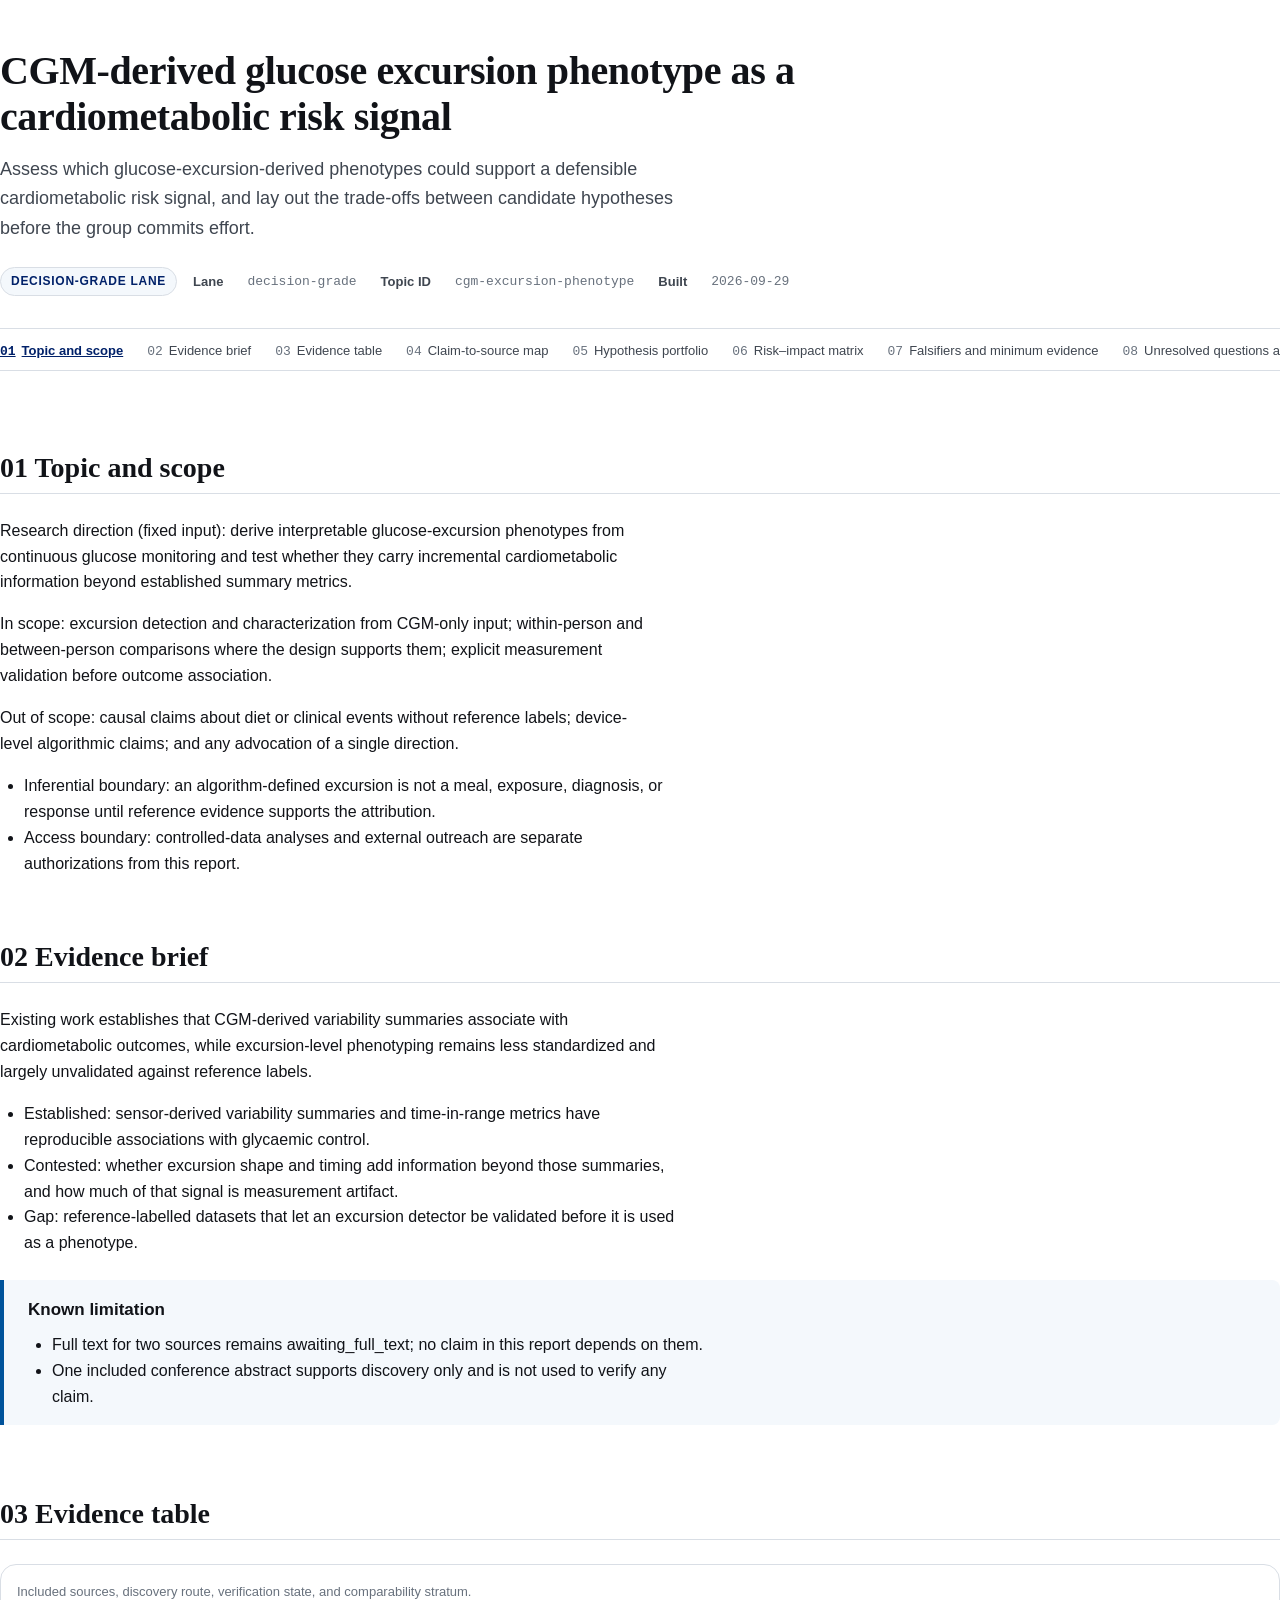
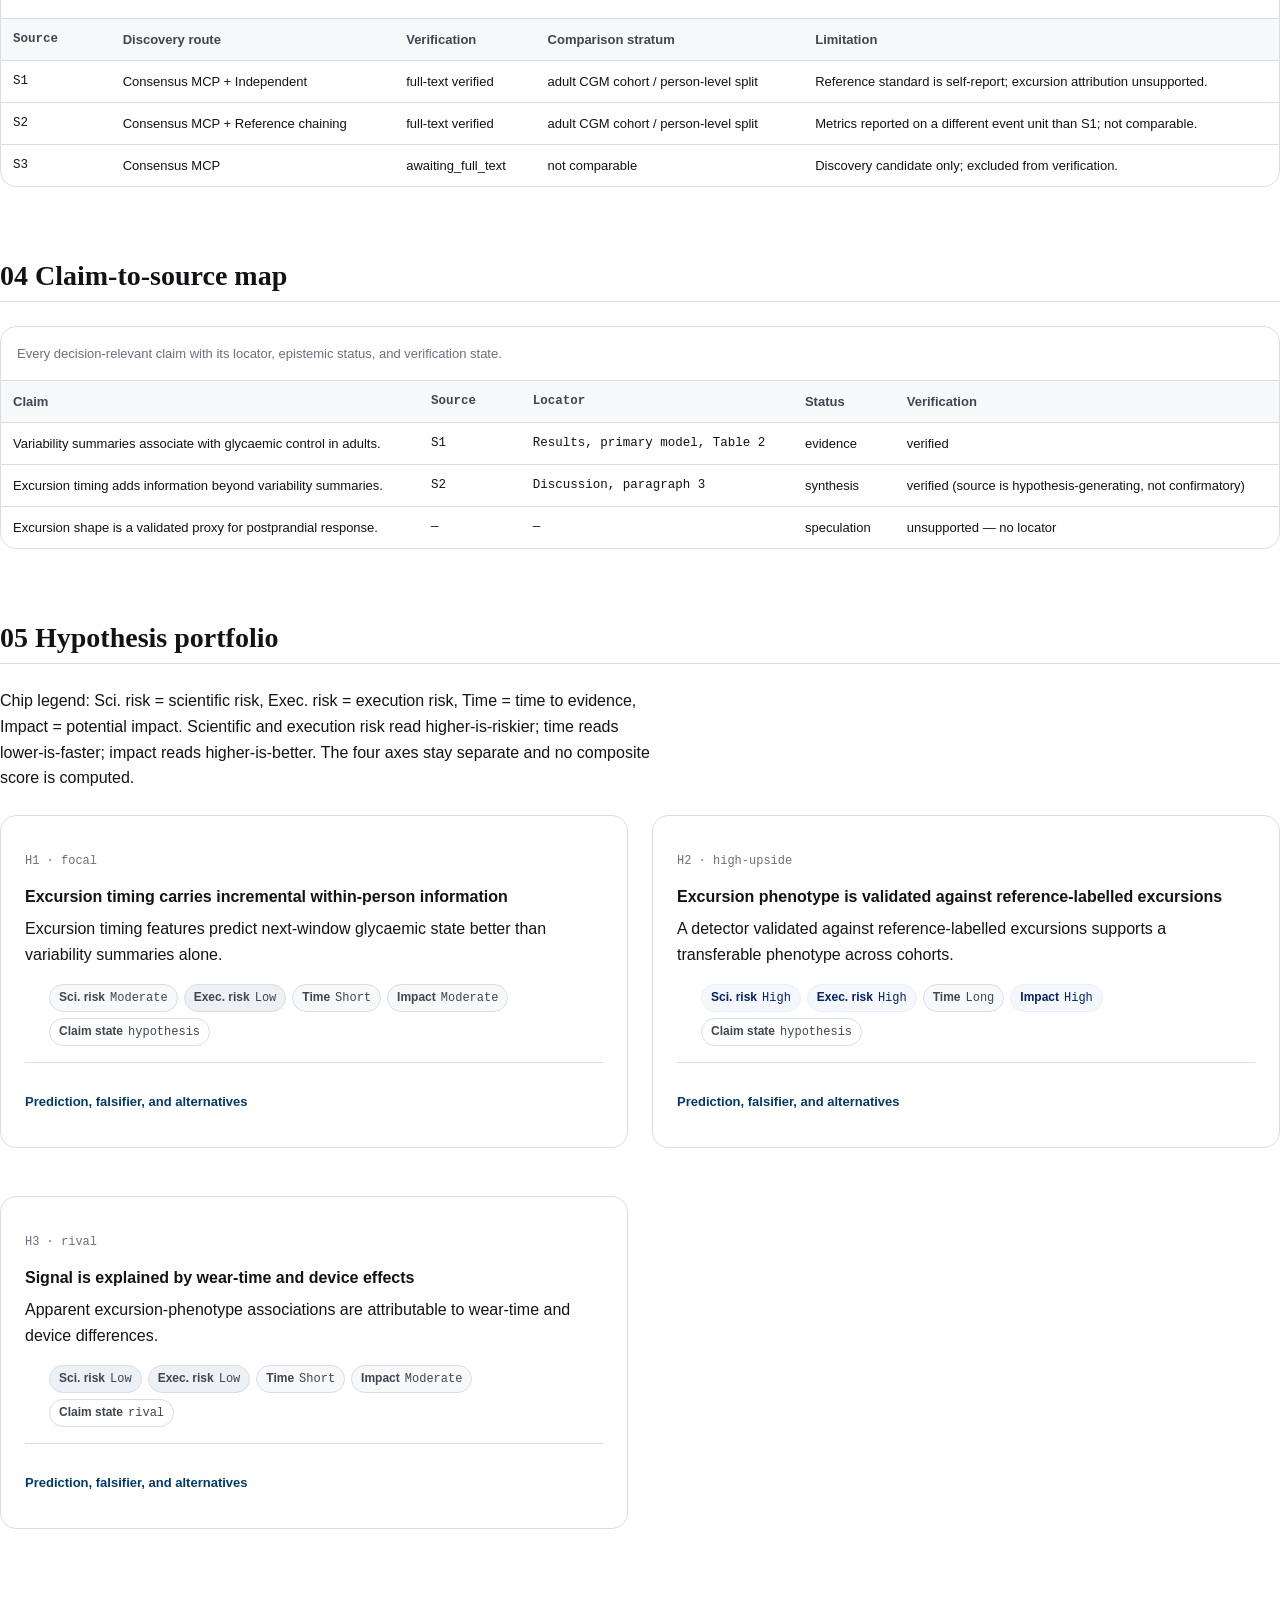
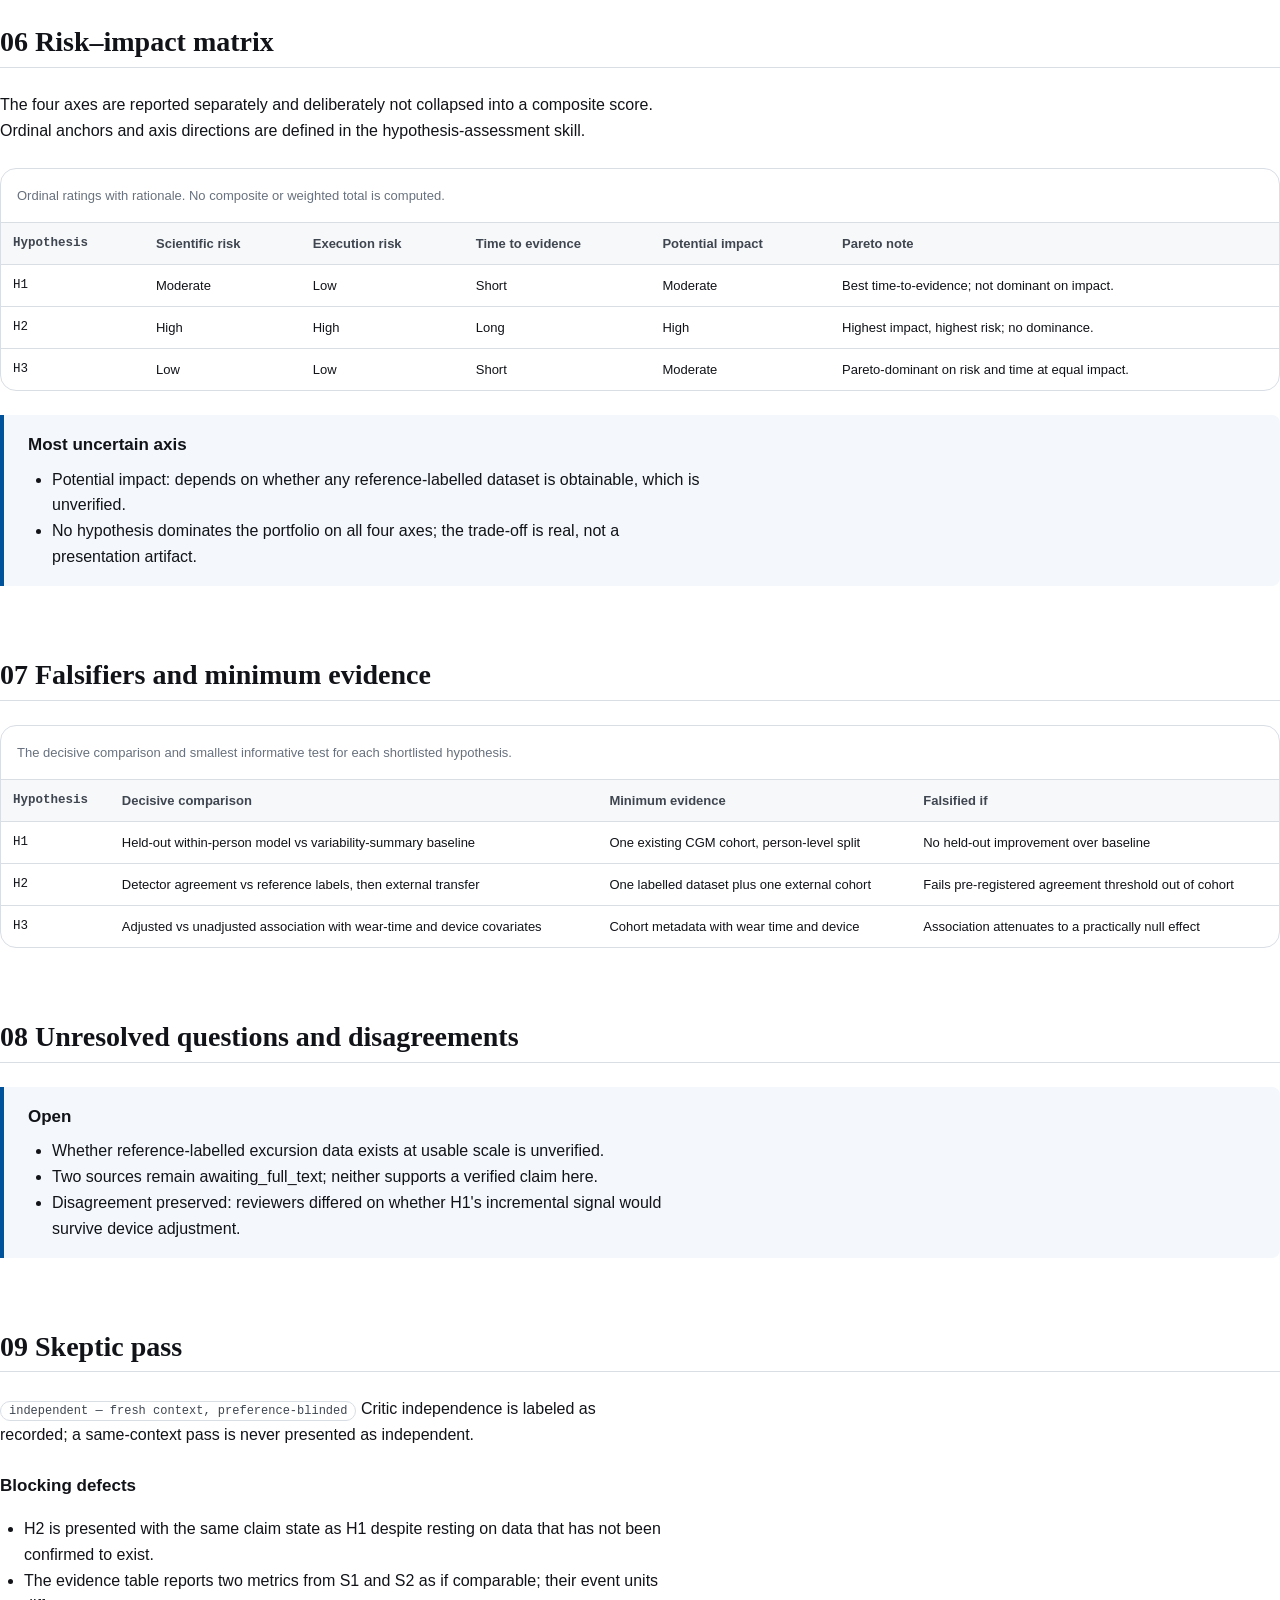
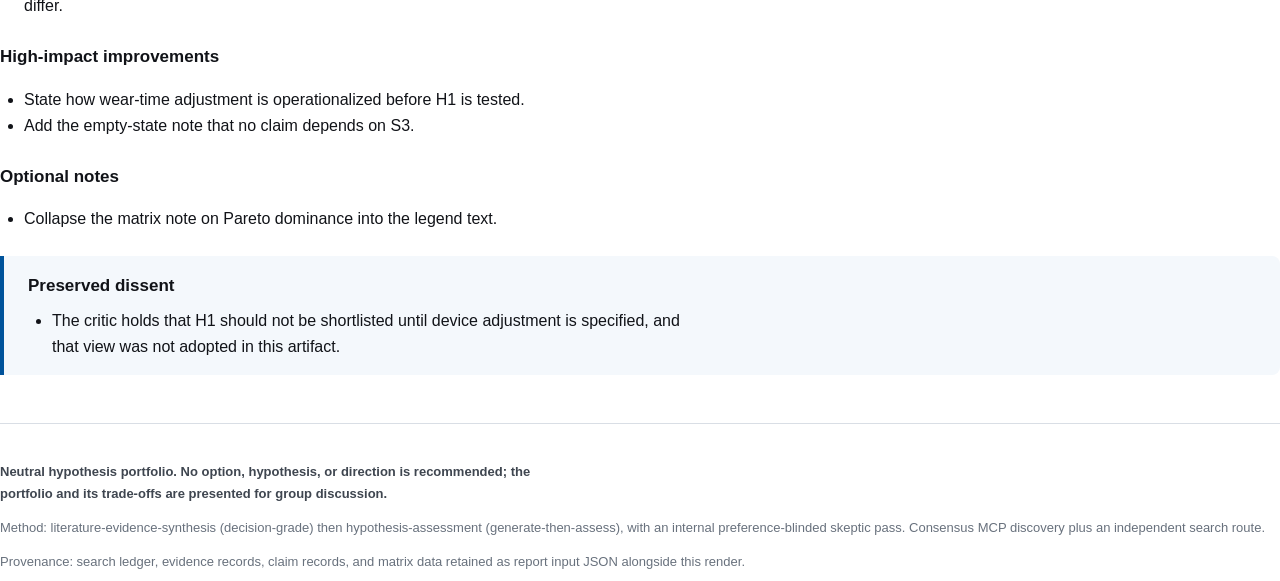
==== skills/research/research-topic-report/preview/example-report.html @ 6f78882b "feat: add scientific process skills (evidence, hypotheses, topic report) Add three composable resear" ====
<!DOCTYPE html>
<html lang="en">
<head>
<meta charset="utf-8">
<meta name="viewport" content="width=device-width, initial-scale=1">
<title>CGM-derived glucose excursion phenotype as a cardiometabolic risk signal</title>
<style>
/* BIL research topic report — report layout layer over BIG IDEAs Lab tokens.
   Embedded verbatim into the rendered report; no external requests. */

:root {
  --blue-900: #012169;
  --blue-800: #003A70;
  --blue-700: #00539B;
  --blue-100: #E8F1FA;
  --blue-050: #F4F8FC;
  --white: #FFFFFF;
  --ink-950: #111318;
  --ink-700: #3F4650;
  --ink-500: #68717D;
  --gray-200: #D9DEE5;
  --gray-100: #EDF0F4;
  --gray-050: #F7F8FA;

  --background: var(--white);
  --surface: var(--gray-050);
  --surface-accent: var(--blue-050);
  --text-primary: var(--ink-950);
  --text-secondary: var(--ink-700);
  --text-muted: var(--ink-500);
  --border: var(--gray-200);
  --primary: var(--blue-900);
  --primary-hover: var(--blue-800);
  --focus: var(--blue-700);

  --font-display: "Source Serif 4", Georgia, "Times New Roman", serif;
  --font-sans: Inter, "Helvetica Neue", Arial, sans-serif;
  --font-mono: "IBM Plex Mono", "SFMono-Regular", Consolas, monospace;

  --step-1: 8px;  --step-2: 16px; --step-3: 24px;
  --step-4: 32px; --step-5: 48px; --step-6: 72px;
  --shell: 1080px;
  --pad: 32px;
}

*, *::before, *::after { box-sizing: border-box; }

html { -webkit-text-size-adjust: 100%; }

body {
  margin: 0;
  background: var(--background);
  color: var(--text-primary);
  font-family: var(--font-sans);
  font-size: 16px;
  line-height: 1.62;
}

.report { max-width: var(--shell); margin: 0 auto; padding: 0 var(--pad) var(--step-6); }

a { color: var(--blue-800); }
a:hover { color: var(--primary); }
:focus-visible { outline: 2px solid var(--focus); outline-offset: 2px; }

.masthead { padding: var(--step-5) 0 var(--step-4); border-bottom: 1px solid var(--border); }
.masthead h1 {
  font-family: var(--font-display);
  font-size: 40px;
  line-height: 1.14;
  letter-spacing: -0.01em;
  margin: 0 0 var(--step-2);
  max-width: 46ch;
}
.topic-statement { font-size: 18px; color: var(--text-secondary); margin: 0 0 var(--step-3); max-width: 68ch; }

.meta-row { display: flex; flex-wrap: wrap; gap: var(--step-2); align-items: center; font-size: 13px; color: var(--text-muted); }
.meta-row dl { display: flex; flex-wrap: wrap; gap: var(--step-3); margin: 0; }
.meta-row dt { font-weight: 600; color: var(--text-secondary); }
.meta-row dd { margin: 0; font-family: var(--font-mono); }

.lane-badge {
  display: inline-block;
  font-size: 12px;
  font-weight: 600;
  letter-spacing: 0.06em;
  text-transform: uppercase;
  padding: 4px 10px;
  border: 1px solid var(--border);
  border-radius: 999px;
  background: var(--surface-accent);
  color: var(--primary);
}

/* The nav box stays inside the shell (so it never widens the document) while a
   full-bleed band is painted behind it by a pseudo-element. */
.section-nav {
  position: sticky; top: 0; z-index: 5;
  margin: 0 0 var(--step-4);
  padding: var(--step-1) 0;
  overflow-x: auto;
  white-space: nowrap;
  background: transparent;
}
.section-nav::before {
  content: "";
  position: absolute;
  inset: 0;
  left: 50%;
  width: 100vw;
  transform: translateX(-50%);
  background: var(--background);
  border-bottom: 1px solid var(--border);
  z-index: -1;
}
.section-nav ul { display: flex; gap: var(--step-3); list-style: none; margin: 0; padding: 0; }
.section-nav a { font-size: 13px; text-decoration: none; color: var(--text-secondary); }
.section-nav a:hover { color: var(--primary); text-decoration: underline; }
/* Active-section marker, set by the optional scroll-spy script. Without
   JavaScript every item simply stays unmarked; the nav still works. */
.section-nav a[aria-current="true"] { color: var(--primary); font-weight: 600; text-decoration: underline; }
.section-nav .nav-index { font-family: var(--font-mono); color: var(--text-muted); margin-right: 6px; }
.section-nav a[aria-current="true"] .nav-index { color: var(--primary); }

.section { padding: var(--step-5) 0 0; }
.section > h2 {
  font-family: var(--font-display);
  font-size: 28px;
  line-height: 1.2;
  margin: 0 0 var(--step-3);
  padding-bottom: var(--step-1);
  border-bottom: 1px solid var(--border);
}
.section h3 { font-family: var(--font-sans); font-size: 17px; font-weight: 600; margin: var(--step-3) 0 var(--step-1); }
.section p, .section li { max-width: 74ch; }
.section ul, .section ol { padding-left: var(--step-3); }

.lede { font-size: 17px; color: var(--text-secondary); }

.table-wrap { overflow-x: auto; border: 1px solid var(--border); border-radius: 16px; margin: var(--step-3) 0; }
table { border-collapse: collapse; width: 100%; font-size: 13px; }
caption { text-align: left; padding: var(--step-2); font-size: 13px; color: var(--text-muted); border-bottom: 1px solid var(--border); }
th, td { text-align: left; vertical-align: top; padding: 10px 12px; border-bottom: 1px solid var(--border); min-width: 96px; }
thead th { position: sticky; top: 0; background: var(--surface); font-weight: 600; color: var(--text-secondary); }
tbody tr:last-child td { border-bottom: 0; }
td.mono, th.mono, .mono { font-family: var(--font-mono); font-variant-numeric: tabular-nums; font-size: 12.5px; }

/* A flowing grid keeps card order row-wise and every card in a row top-aligned
   and equal in width. An odd card count leaves one empty cell in the last row,
   which reads as intentional; balanced multi-column flow instead drops the odd
   card to a much shorter second column and looks unfinished. */
.hypotheses { display: grid; grid-template-columns: 1fr; gap: var(--step-3); margin: var(--step-3) 0; }
@media (min-width: 900px) { .hypotheses { grid-template-columns: repeat(2, minmax(0, 1fr)); } }

.hypothesis {
  break-inside: avoid; page-break-inside: avoid;
  margin: 0 0 var(--step-3);
  border: 1px solid var(--border); border-radius: 16px; padding: var(--step-3); background: var(--white);
}
.hypothesis h3 { margin: 0 0 6px; font-size: 16px; }
.hypothesis .claim { margin: 0 0 var(--step-2); color: var(--text-primary); }
.hypothesis .id { font-family: var(--font-mono); font-size: 12px; color: var(--text-muted); }

.chips { display: flex; flex-wrap: wrap; gap: 6px; margin: 0 0 var(--step-2); list-style: none; padding: 0; }
.chip {
  display: inline-flex; align-items: baseline; gap: 5px;
  flex: 0 0 auto; white-space: nowrap;
  font-size: 12px; padding: 3px 9px; border-radius: 999px;
  border: 1px solid var(--border); background: var(--surface); color: var(--text-secondary);
}
.chip .chip-label { font-weight: 600; }
.chip .chip-value { font-family: var(--font-mono); font-variant-numeric: tabular-nums; }
.chip[data-value="High"] { background: var(--blue-050); border-color: var(--blue-100); color: var(--primary); }
.chip[data-value="Low"] { background: var(--gray-100); }
.chip[data-kind="state"] { background: var(--white); }

details { border-top: 1px solid var(--border); padding-top: var(--step-2); }
summary { cursor: pointer; font-size: 13px; font-weight: 600; color: var(--blue-800); min-height: 44px; display: flex; align-items: center; gap: 6px; }
summary::marker { color: var(--text-muted); }
details > dl { margin: var(--step-2) 0 0; font-size: 13px; }
details dt { font-weight: 600; color: var(--text-secondary); margin-top: var(--step-2); }
details dd { margin: 2px 0 0; color: var(--text-primary); max-width: 74ch; }

.callout { border-left: 4px solid var(--focus); background: var(--surface-accent); padding: var(--step-2) var(--step-3); border-radius: 0 8px 8px 0; margin: var(--step-3) 0; }
.callout h3 { margin-top: 0; }
.callout ul { margin: 0; }

.skeptic-group { margin: var(--step-3) 0; }
.skeptic-group h3 { display: flex; align-items: center; gap: var(--step-1); }
.independence { font-family: var(--font-mono); font-size: 12px; padding: 2px 8px; border: 1px solid var(--border); border-radius: 999px; background: var(--white); color: var(--text-secondary); text-transform: none; letter-spacing: 0; }

.empty { color: var(--text-muted); font-style: italic; }

.report-footer { border-top: 1px solid var(--border); margin-top: var(--step-5); padding-top: var(--step-3); font-size: 13px; color: var(--text-muted); }
.report-footer .neutrality { color: var(--text-secondary); font-weight: 600; max-width: 74ch; }

@media (max-width: 640px) {
  :root { --pad: 20px; }
  .masthead h1 { font-size: 30px; }
  .section > h2 { font-size: 23px; }
  .section p, .section li { max-width: none; }
}

@media print {
  body { font-size: 11pt; }
  .section-nav { display: none; }
  .section { break-inside: avoid; page-break-inside: avoid; padding-top: 24pt; }
  details { border-top: 0; }
  details > dl { display: block !important; }
  summary { display: none; }
  a { color: #000; text-decoration: none; }
  .table-wrap { overflow: visible; border-color: #000; }
  th, td { border-color: #000; }
  .hypotheses { grid-template-columns: repeat(2, minmax(0, 1fr)); }
}

@media (prefers-reduced-motion: reduce) {
  * { animation: none !important; transition: none !important; }
}

</style>
</head>
<body>
<header class="masthead">
<h1>CGM-derived glucose excursion phenotype as a cardiometabolic risk signal</h1>
<p class="topic-statement">Assess which glucose-excursion-derived phenotypes could support a defensible cardiometabolic risk signal, and lay out the trade-offs between candidate hypotheses before the group commits effort.</p>
<div class="meta-row"><span class="lane-badge">decision-grade lane</span><dl><dt>Lane</dt><dd>decision-grade</dd><dt>Topic ID</dt><dd>cgm-excursion-phenotype</dd><dt>Built</dt><dd>2026-09-29</dd></dl></div>
</header>
<nav class="section-nav" aria-label="Report sections"><ul><li><a href="#scope"><span class="nav-index">01</span>Topic and scope</a></li><li><a href="#evidence"><span class="nav-index">02</span>Evidence brief</a></li><li><a href="#evidence-table"><span class="nav-index">03</span>Evidence table</a></li><li><a href="#claim-map"><span class="nav-index">04</span>Claim-to-source map</a></li><li><a href="#hypotheses"><span class="nav-index">05</span>Hypothesis portfolio</a></li><li><a href="#matrix"><span class="nav-index">06</span>Risk–impact matrix</a></li><li><a href="#falsifiers"><span class="nav-index">07</span>Falsifiers and minimum evidence</a></li><li><a href="#open"><span class="nav-index">08</span>Unresolved questions and disagreements</a></li><li><a href="#skeptic"><span class="nav-index">09</span>Skeptic pass</a></li></ul></nav>
<main>
<section class="section" id="scope"><h2><span class="nav-index">01</span> Topic and scope</h2><p>Research direction (fixed input): derive interpretable glucose-excursion phenotypes from continuous glucose monitoring and test whether they carry incremental cardiometabolic information beyond established summary metrics.</p><p>In scope: excursion detection and characterization from CGM-only input; within-person and between-person comparisons where the design supports them; explicit measurement validation before outcome association.</p><p>Out of scope: causal claims about diet or clinical events without reference labels; device-level algorithmic claims; and any advocation of a single direction.</p><ul><li>Inferential boundary: an algorithm-defined excursion is not a meal, exposure, diagnosis, or response until reference evidence supports the attribution.</li><li>Access boundary: controlled-data analyses and external outreach are separate authorizations from this report.</li></ul></section><section class="section" id="evidence"><h2><span class="nav-index">02</span> Evidence brief</h2><p>Existing work establishes that CGM-derived variability summaries associate with cardiometabolic outcomes, while excursion-level phenotyping remains less standardized and largely unvalidated against reference labels.</p><ul><li>Established: sensor-derived variability summaries and time-in-range metrics have reproducible associations with glycaemic control.</li><li>Contested: whether excursion shape and timing add information beyond those summaries, and how much of that signal is measurement artifact.</li><li>Gap: reference-labelled datasets that let an excursion detector be validated before it is used as a phenotype.</li></ul><div class="callout"><h3>Known limitation</h3><ul><li>Full text for two sources remains awaiting_full_text; no claim in this report depends on them.</li><li>One included conference abstract supports discovery only and is not used to verify any claim.</li></ul></div></section><section class="section" id="evidence-table"><h2><span class="nav-index">03</span> Evidence table</h2><div class="table-wrap"><table><caption>Included sources, discovery route, verification state, and comparability stratum.</caption><thead><tr><th scope="col" class="mono">Source</th><th scope="col">Discovery route</th><th scope="col">Verification</th><th scope="col">Comparison stratum</th><th scope="col">Limitation</th></tr></thead><tbody><tr><td class="mono">S1</td><td>Consensus MCP + Independent</td><td>full-text verified</td><td>adult CGM cohort / person-level split</td><td>Reference standard is self-report; excursion attribution unsupported.</td></tr><tr><td class="mono">S2</td><td>Consensus MCP + Reference chaining</td><td>full-text verified</td><td>adult CGM cohort / person-level split</td><td>Metrics reported on a different event unit than S1; not comparable.</td></tr><tr><td class="mono">S3</td><td>Consensus MCP</td><td>awaiting_full_text</td><td>not comparable</td><td>Discovery candidate only; excluded from verification.</td></tr></tbody></table></div></section><section class="section" id="claim-map"><h2><span class="nav-index">04</span> Claim-to-source map</h2><div class="table-wrap"><table><caption>Every decision-relevant claim with its locator, epistemic status, and verification state.</caption><thead><tr><th scope="col">Claim</th><th scope="col" class="mono">Source</th><th scope="col" class="mono">Locator</th><th scope="col">Status</th><th scope="col">Verification</th></tr></thead><tbody><tr><td>Variability summaries associate with glycaemic control in adults.</td><td class="mono">S1</td><td class="mono">Results, primary model, Table 2</td><td>evidence</td><td>verified</td></tr><tr><td>Excursion timing adds information beyond variability summaries.</td><td class="mono">S2</td><td class="mono">Discussion, paragraph 3</td><td>synthesis</td><td>verified (source is hypothesis-generating, not confirmatory)</td></tr><tr><td>Excursion shape is a validated proxy for postprandial response.</td><td class="mono">—</td><td class="mono">—</td><td>speculation</td><td>unsupported — no locator</td></tr></tbody></table></div></section><section class="section" id="hypotheses"><h2><span class="nav-index">05</span> Hypothesis portfolio</h2><p>Chip legend: Sci. risk = scientific risk, Exec. risk = execution risk, Time = time to evidence, Impact = potential impact. Scientific and execution risk read higher-is-riskier; time reads lower-is-faster; impact reads higher-is-better. The four axes stay separate and no composite score is computed.</p><div class="hypotheses"><article class="hypothesis"><p class="id">H1 · focal</p><h3>Excursion timing carries incremental within-person information</h3><p class="claim">Excursion timing features predict next-window glycaemic state better than variability summaries alone.</p><ul class="chips"><li class="chip" data-value="Moderate" title="Scientific risk: Moderate (higher is riskier). Within-person signal is plausible; confounding by sensor wear pattern is unresolved."><span class="chip-label">Sci. risk</span><span class="chip-value">Moderate</span></li><li class="chip" data-value="Low" title="Execution risk: Low (higher is riskier). Uses existing CGM-only features and person-level splits."><span class="chip-label">Exec. risk</span><span class="chip-value">Low</span></li><li class="chip" data-value="Short" title="Time to evidence: Short (lower is faster). Retrospective analysis on an existing cohort."><span class="chip-label">Time</span><span class="chip-value">Short</span></li><li class="chip" data-value="Moderate" title="Potential impact: Moderate (higher is better). Methodological contribution to phenotyping; limited clinical reach alone."><span class="chip-label">Impact</span><span class="chip-value">Moderate</span></li><li class="chip" data-kind="state"><span class="chip-label">Claim state</span><span class="chip-value">hypothesis</span></li></ul><details><summary>Prediction, falsifier, and alternatives</summary><dl><dt>Prediction</dt><dd>Held-out within-person improvement over a variability-summary baseline.</dd><dt>Falsifier</dt><dd>No held-out improvement beyond the baseline under a person-level split.</dd><dt>Minimum evidence</dt><dd>One existing CGM cohort with person-level splits and a frozen feature set.</dd><dt>Rival explanation</dt><dd>Wear-time and sensor-placement effects explain the apparent timing signal.</dd><dt>Null or redundancy</dt><dd>Excursion timing is redundant with existing variability summaries.</dd><dt>Artifact or confounding</dt><dd>Detection thresholds, not physiology, generate the timing pattern.</dd></dl></details></article><article class="hypothesis"><p class="id">H2 · high-upside</p><h3>Excursion phenotype is validated against reference-labelled excursions</h3><p class="claim">A detector validated against reference-labelled excursions supports a transferable phenotype across cohorts.</p><ul class="chips"><li class="chip" data-value="High" title="Scientific risk: High (higher is riskier). Depends on reference labels that may not exist at usable scale."><span class="chip-label">Sci. risk</span><span class="chip-value">High</span></li><li class="chip" data-value="High" title="Execution risk: High (higher is riskier). Requires data access, labelling effort, and cross-cohort harmonization."><span class="chip-label">Exec. risk</span><span class="chip-value">High</span></li><li class="chip" data-value="Long" title="Time to evidence: Long (lower is faster). Validation precedes any association testing."><span class="chip-label">Time</span><span class="chip-value">Long</span></li><li class="chip" data-value="High" title="Potential impact: High (higher is better). Would make downstream phenotype claims defensible."><span class="chip-label">Impact</span><span class="chip-value">High</span></li><li class="chip" data-kind="state"><span class="chip-label">Claim state</span><span class="chip-value">hypothesis</span></li></ul><details><summary>Prediction, falsifier, and alternatives</summary><dl><dt>Prediction</dt><dd>Detector agreement with reference labels above a pre-registered threshold in an external cohort.</dd><dt>Falsifier</dt><dd>Detector fails the pre-registered agreement threshold out of cohort.</dd><dt>Minimum evidence</dt><dd>One reference-labelled dataset plus one external cohort for transfer.</dd><dt>Rival explanation</dt><dd>Agreement reflects label construction rather than detector validity.</dd><dt>Null or redundancy</dt><dd>Detector performs no better than a threshold rule on the same labels.</dd><dt>Artifact or confounding</dt><dd>Cohort-specific sampling explains apparent transfer.</dd></dl></details></article><article class="hypothesis"><p class="id">H3 · rival</p><h3>Signal is explained by wear-time and device effects</h3><p class="claim">Apparent excursion-phenotype associations are attributable to wear-time and device differences.</p><ul class="chips"><li class="chip" data-value="Low" title="Scientific risk: Low (higher is riskier). Directly testable with existing metadata."><span class="chip-label">Sci. risk</span><span class="chip-value">Low</span></li><li class="chip" data-value="Low" title="Execution risk: Low (higher is riskier). Uses existing covariates and sensitivity analysis."><span class="chip-label">Exec. risk</span><span class="chip-value">Low</span></li><li class="chip" data-value="Short" title="Time to evidence: Short (lower is faster). Fits an existing analysis run."><span class="chip-label">Time</span><span class="chip-value">Short</span></li><li class="chip" data-value="Moderate" title="Potential impact: Moderate (higher is better). Protects every other claim from a common failure mode."><span class="chip-label">Impact</span><span class="chip-value">Moderate</span></li><li class="chip" data-kind="state"><span class="chip-label">Claim state</span><span class="chip-value">rival</span></li></ul><details><summary>Prediction, falsifier, and alternatives</summary><dl><dt>Prediction</dt><dd>Adjusting for wear time and device materially attenuates the association.</dd><dt>Falsifier</dt><dd>Association survives adjustment with a practically unchanged effect size.</dd><dt>Minimum evidence</dt><dd>Wear-time and device metadata in the same cohort.</dd><dt>Rival explanation</dt><dd>Not applicable — this is the rival explanation.</dd><dt>Null or redundancy</dt><dd>Not applicable.</dd><dt>Artifact or confounding</dt><dd>Not applicable.</dd></dl></details></article></div></section><section class="section" id="matrix"><h2><span class="nav-index">06</span> Risk–impact matrix</h2><p>The four axes are reported separately and deliberately not collapsed into a composite score. Ordinal anchors and axis directions are defined in the hypothesis-assessment skill.</p><div class="table-wrap"><table><caption>Ordinal ratings with rationale. No composite or weighted total is computed.</caption><thead><tr><th scope="col" class="mono">Hypothesis</th><th scope="col">Scientific risk</th><th scope="col">Execution risk</th><th scope="col">Time to evidence</th><th scope="col">Potential impact</th><th scope="col">Pareto note</th></tr></thead><tbody><tr><td class="mono">H1</td><td>Moderate</td><td>Low</td><td>Short</td><td>Moderate</td><td>Best time-to-evidence; not dominant on impact.</td></tr><tr><td class="mono">H2</td><td>High</td><td>High</td><td>Long</td><td>High</td><td>Highest impact, highest risk; no dominance.</td></tr><tr><td class="mono">H3</td><td>Low</td><td>Low</td><td>Short</td><td>Moderate</td><td>Pareto-dominant on risk and time at equal impact.</td></tr></tbody></table></div><div class="callout"><h3>Most uncertain axis</h3><ul><li>Potential impact: depends on whether any reference-labelled dataset is obtainable, which is unverified.</li><li>No hypothesis dominates the portfolio on all four axes; the trade-off is real, not a presentation artifact.</li></ul></div></section><section class="section" id="falsifiers"><h2><span class="nav-index">07</span> Falsifiers and minimum evidence</h2><div class="table-wrap"><table><caption>The decisive comparison and smallest informative test for each shortlisted hypothesis.</caption><thead><tr><th scope="col" class="mono">Hypothesis</th><th scope="col">Decisive comparison</th><th scope="col">Minimum evidence</th><th scope="col">Falsified if</th></tr></thead><tbody><tr><td class="mono">H1</td><td>Held-out within-person model vs variability-summary baseline</td><td>One existing CGM cohort, person-level split</td><td>No held-out improvement over baseline</td></tr><tr><td class="mono">H2</td><td>Detector agreement vs reference labels, then external transfer</td><td>One labelled dataset plus one external cohort</td><td>Fails pre-registered agreement threshold out of cohort</td></tr><tr><td class="mono">H3</td><td>Adjusted vs unadjusted association with wear-time and device covariates</td><td>Cohort metadata with wear time and device</td><td>Association attenuates to a practically null effect</td></tr></tbody></table></div></section><section class="section" id="open"><h2><span class="nav-index">08</span> Unresolved questions and disagreements</h2><div class="callout"><h3>Open</h3><ul><li>Whether reference-labelled excursion data exists at usable scale is unverified.</li><li>Two sources remain awaiting_full_text; neither supports a verified claim here.</li><li>Disagreement preserved: reviewers differed on whether H1&#x27;s incremental signal would survive device adjustment.</li></ul></div></section><section class="section" id="skeptic"><h2><span class="nav-index">09</span> Skeptic pass</h2><p><span class="independence">independent — fresh context, preference-blinded</span> Critic independence is labeled as recorded; a same-context pass is never presented as independent.</p><div class="skeptic-group"><h3>Blocking defects</h3><ul><li>H2 is presented with the same claim state as H1 despite resting on data that has not been confirmed to exist.</li><li>The evidence table reports two metrics from S1 and S2 as if comparable; their event units differ.</li></ul></div><div class="skeptic-group"><h3>High-impact improvements</h3><ul><li>State how wear-time adjustment is operationalized before H1 is tested.</li><li>Add the empty-state note that no claim depends on S3.</li></ul></div><div class="skeptic-group"><h3>Optional notes</h3><ul><li>Collapse the matrix note on Pareto dominance into the legend text.</li></ul></div><div class="callout"><h3>Preserved dissent</h3><ul><li>The critic holds that H1 should not be shortlisted until device adjustment is specified, and that view was not adopted in this artifact.</li></ul></div></section>
</main>
<footer class="report-footer">
<p class="neutrality">Neutral hypothesis portfolio. No option, hypothesis, or direction is recommended; the portfolio and its trade-offs are presented for group discussion.</p>
<p>Method: literature-evidence-synthesis (decision-grade) then hypothesis-assessment (generate-then-assess), with an internal preference-blinded skeptic pass. Consensus MCP discovery plus an independent search route.</p>
<p>Provenance: search ledger, evidence records, claim records, and matrix data retained as report input JSON alongside this render.</p>
</footer>
<script data-bil-spy>
(function () {
  var sections = [].slice.call(document.querySelectorAll('section.section'));
  var links = {};
  [].slice.call(document.querySelectorAll('.section-nav a')).forEach(function (a) {
    links[(a.getAttribute('href') || '').slice(1)] = a;
  });
  function mark() {
    var y = window.scrollY + 96, current = null;
    sections.forEach(function (s) { if (s.offsetTop <= y) { current = s.id; } });
    if (!current && sections.length) { current = sections[0].id; }
    Object.keys(links).forEach(function (id) {
      if (id === current) { links[id].setAttribute('aria-current', 'true'); }
      else { links[id].removeAttribute('aria-current'); }
    });
  }
  window.addEventListener('scroll', mark, { passive: true });
  window.addEventListener('resize', mark, { passive: true });
  mark();
})();
</script>
</body>
</html>
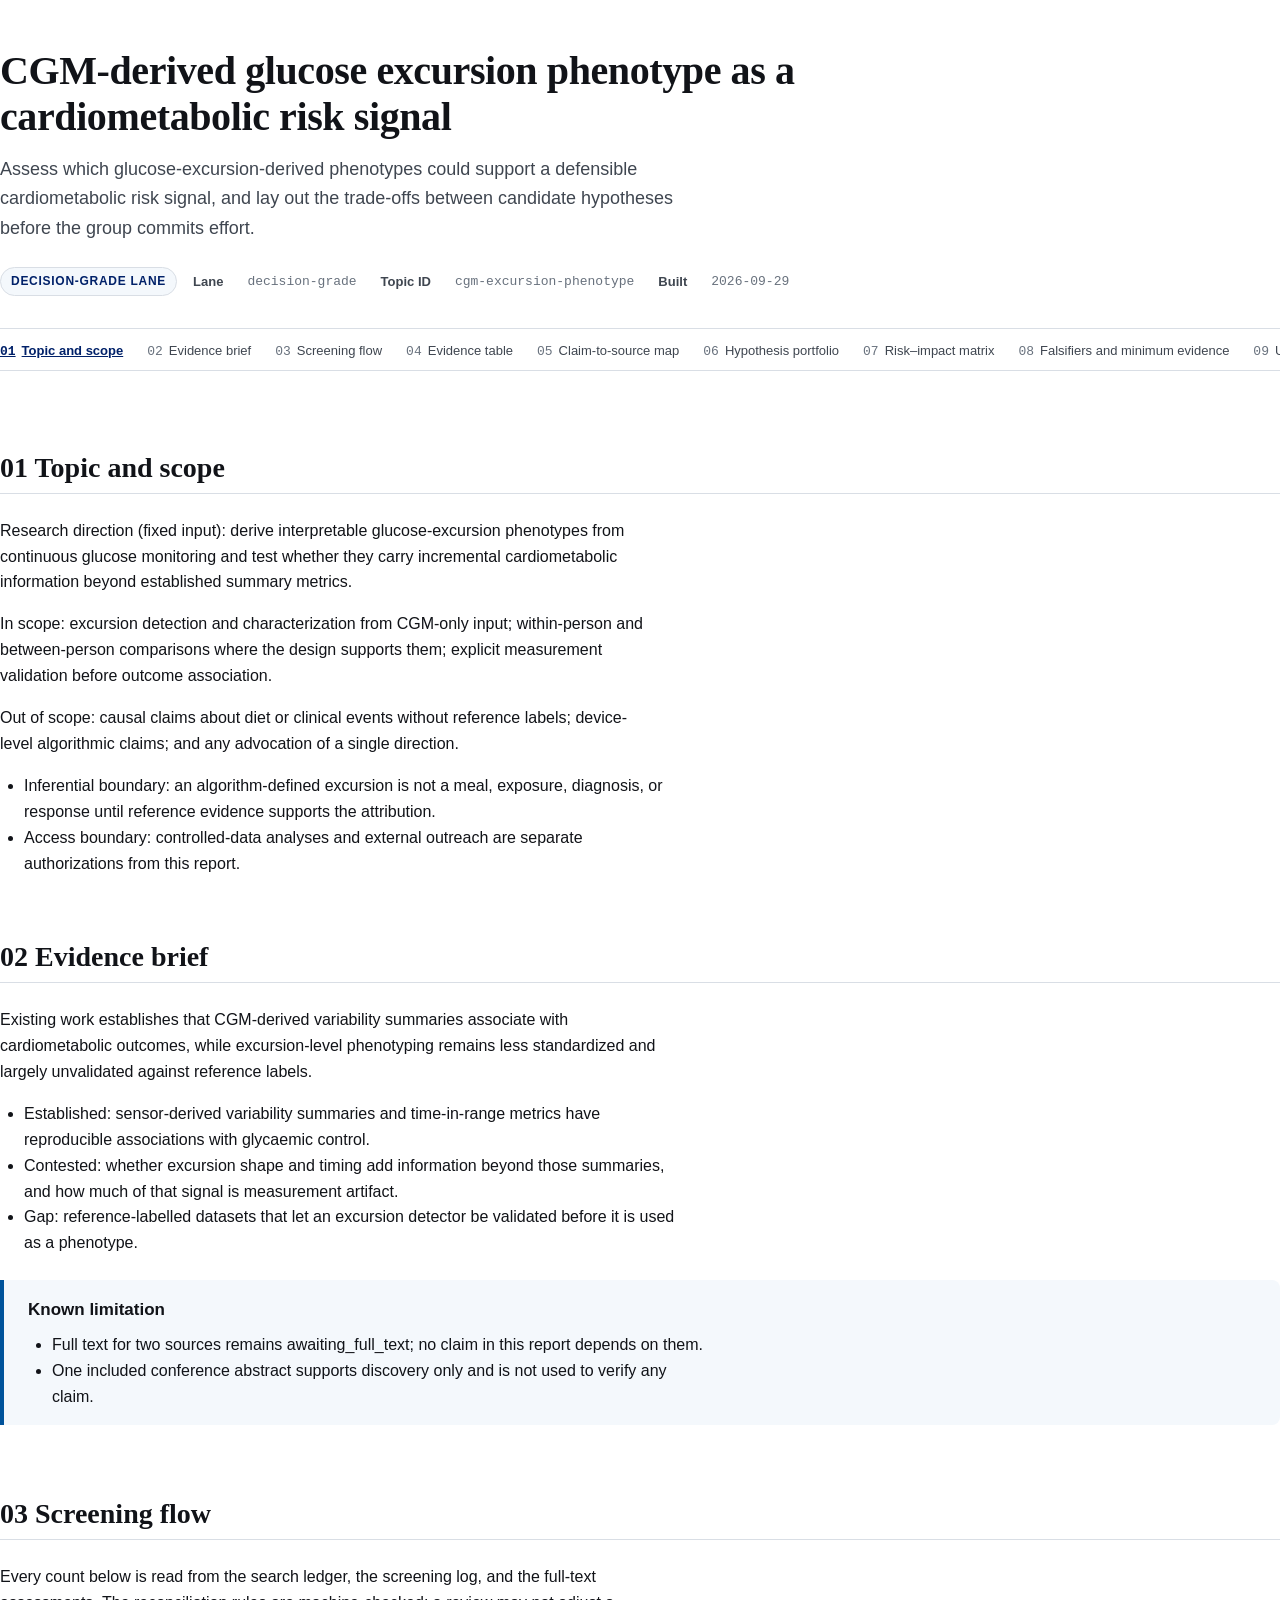
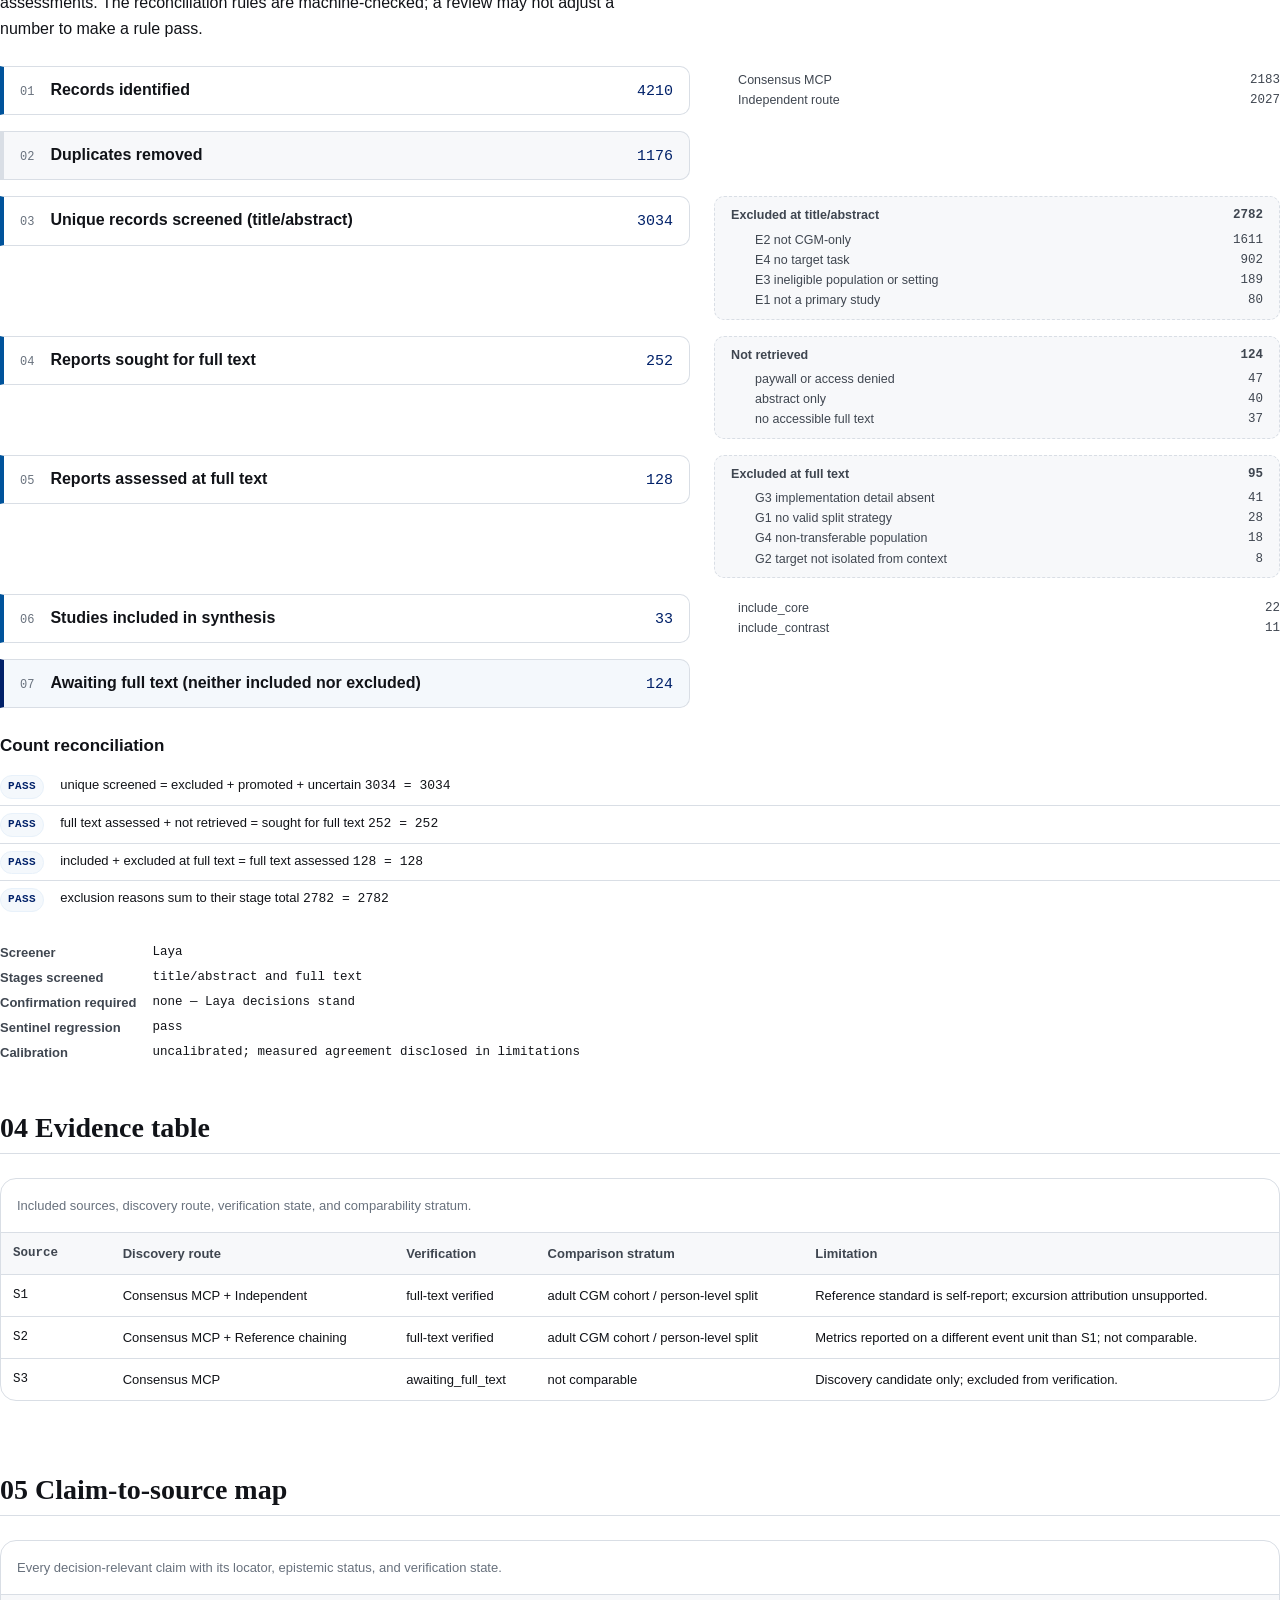
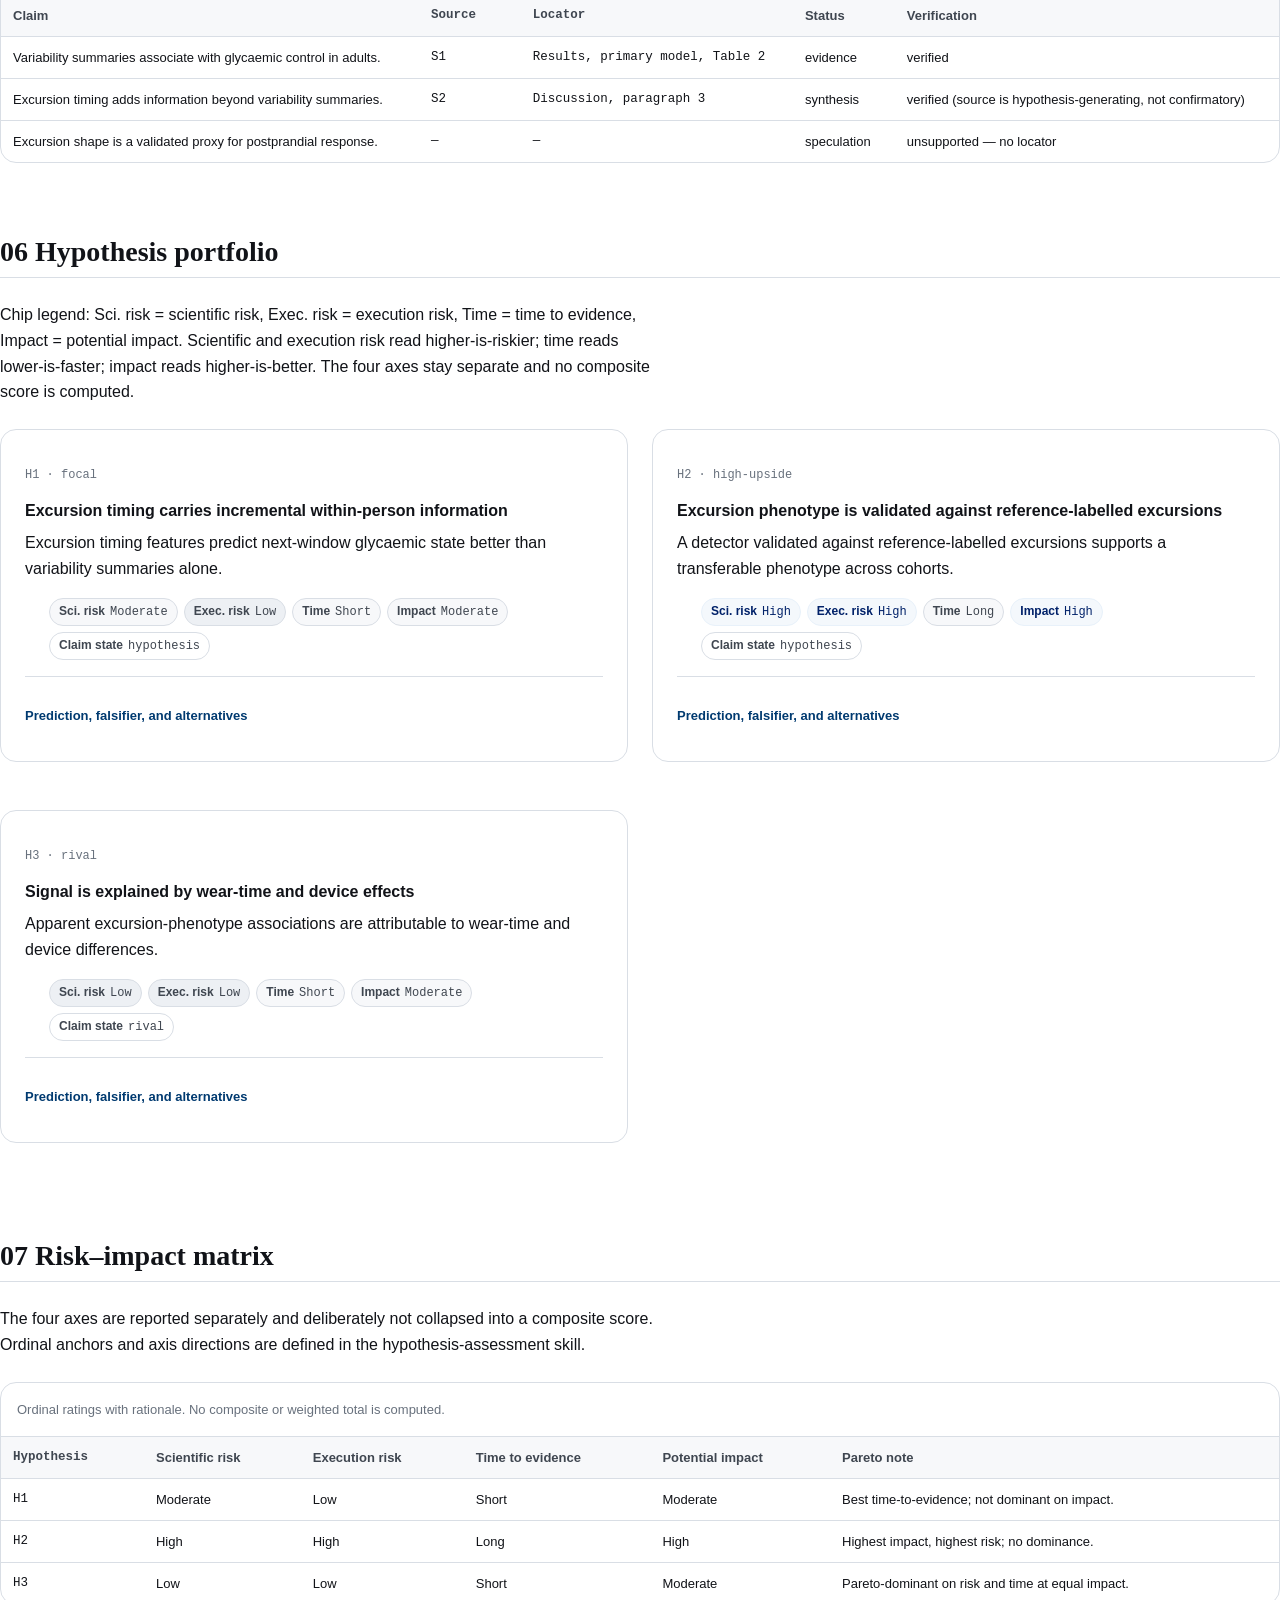
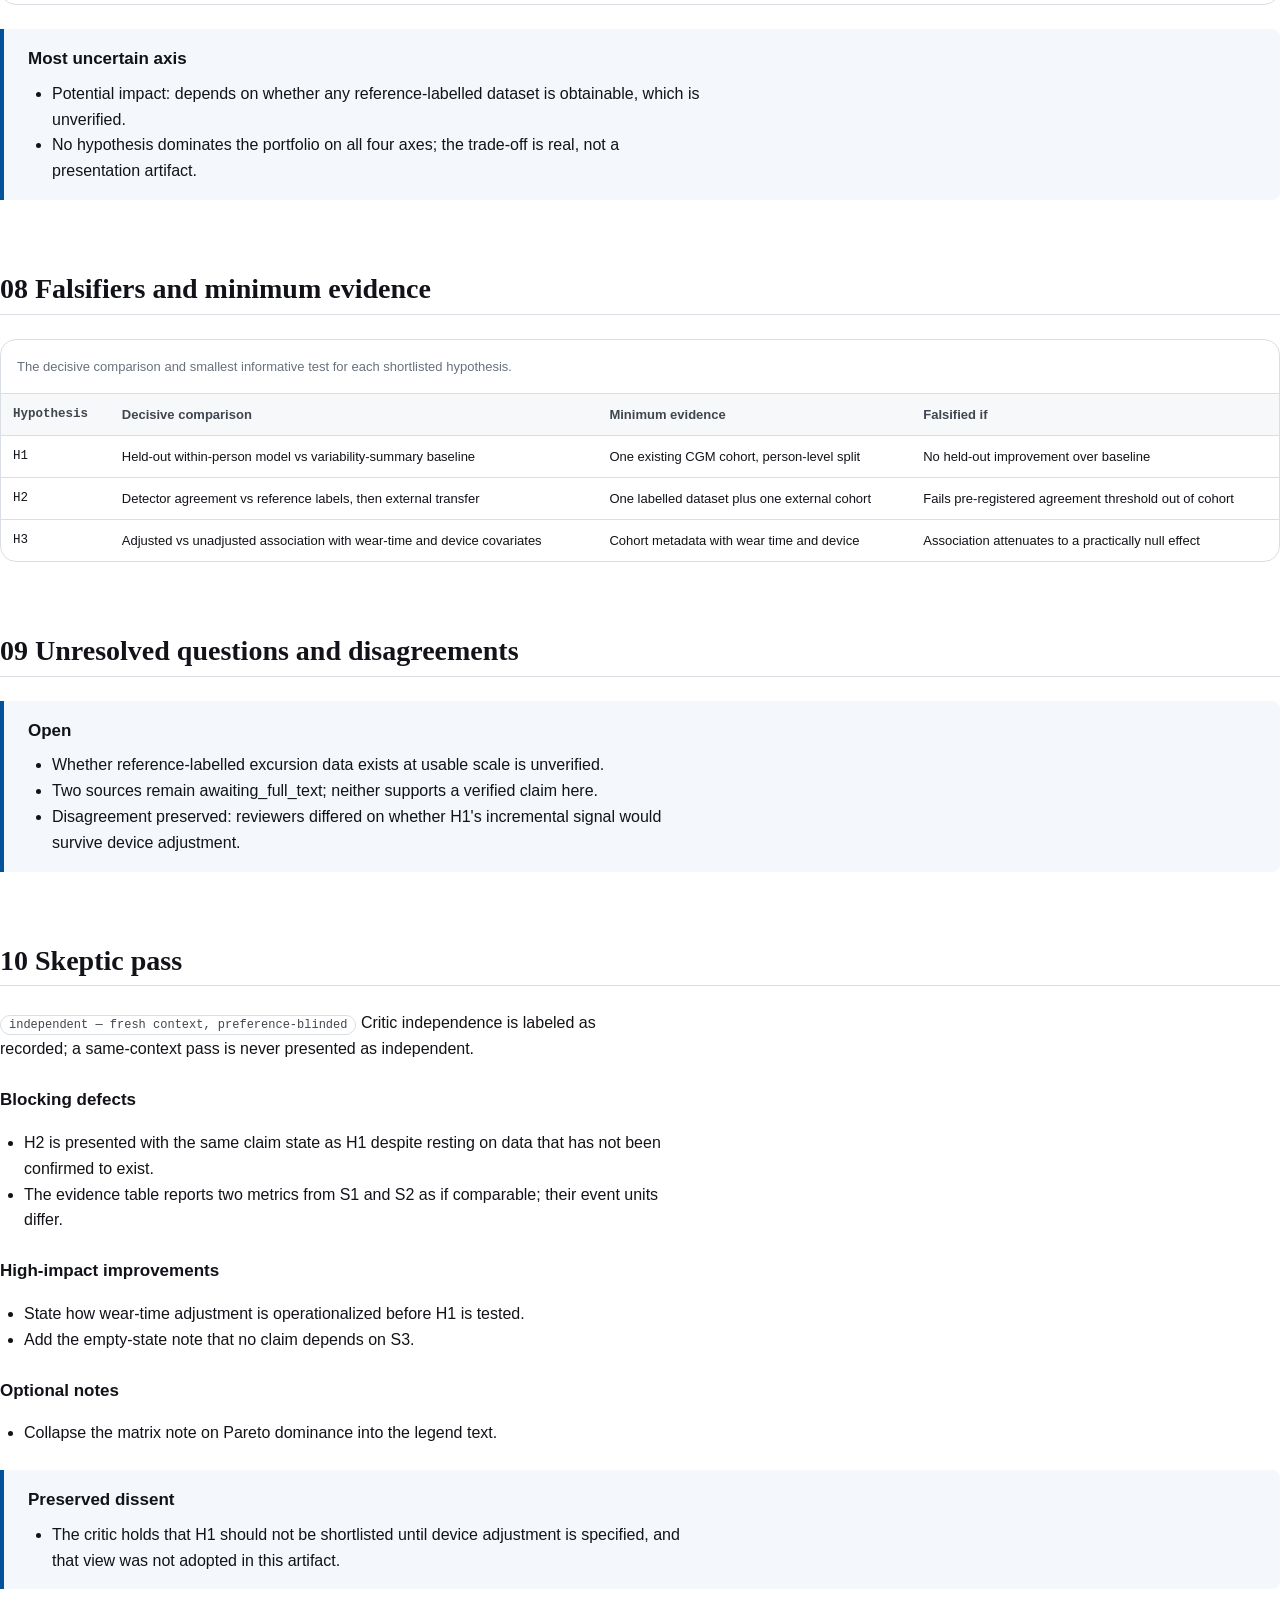
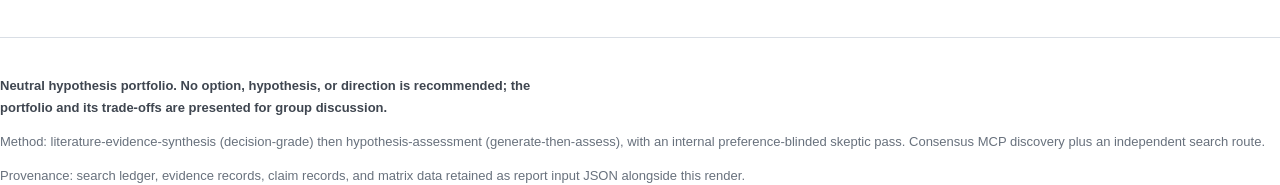
==== commit ac97eca8: "feat: make Laya the two-stage screener and add a PRISMA-like screening flow literature-evidence-synt" ====
--- a/skills/research/research-topic-report/preview/example-report.html
+++ b/skills/research/research-topic-report/preview/example-report.html
@@ -188,6 +188,42 @@
 .skeptic-group h3 { display: flex; align-items: center; gap: var(--step-1); }
 .independence { font-family: var(--font-mono); font-size: 12px; padding: 2px 8px; border: 1px solid var(--border); border-radius: 999px; background: var(--white); color: var(--text-secondary); text-transform: none; letter-spacing: 0; }
 
+/* PRISMA-like screening flow: a main stage column with exclusion branches
+   beside it. Two columns from 760px, one column below, so a narrow screen
+   still reads as a single top-to-bottom sequence. */
+.flow { margin: var(--step-3) 0; }
+.flow-row { display: grid; grid-template-columns: minmax(0, 1fr); gap: var(--step-1); margin: 0 0 var(--step-2); }
+@media (min-width: 760px) {
+  .flow-row { grid-template-columns: minmax(0, 1fr) minmax(0, 0.82fr); column-gap: var(--step-3); align-items: start; }
+}
+.flow-box {
+  display: grid; grid-template-columns: auto minmax(0, 1fr) auto;
+  align-items: baseline; gap: var(--step-2);
+  border: 1px solid var(--border); border-left: 4px solid var(--blue-700);
+  border-radius: 0 10px 10px 0; padding: 10px var(--step-2); background: var(--white);
+  break-inside: avoid; page-break-inside: avoid;
+}
+.flow-box.minus { border-left-color: var(--gray-200); background: var(--surface); }
+.flow-box.hold { border-left-color: var(--primary); background: var(--surface-accent); }
+.flow-order { font-family: var(--font-mono); font-size: 12px; color: var(--text-muted); }
+.flow-label { font-weight: 600; }
+.flow-count { font-family: var(--font-mono); font-variant-numeric: tabular-nums; font-size: 15px; color: var(--primary); }
+.flow-sub { list-style: none; margin: 4px 0 0; padding: 0 0 0 var(--step-3); }
+.flow-sub li { display: flex; justify-content: space-between; gap: var(--step-2); font-size: 12.5px; color: var(--text-secondary); max-width: none; }
+.flow-branch { border: 1px dashed var(--border); border-radius: 10px; padding: 8px var(--step-2); background: var(--surface); margin: 0; break-inside: avoid; page-break-inside: avoid; }
+.flow-branch .branch-label { display: flex; justify-content: space-between; gap: var(--step-2); margin: 0; font-size: 12.5px; font-weight: 600; color: var(--ink-700); max-width: none; }
+.flow-recon { margin: var(--step-3) 0 0; }
+.flow-recon ul { list-style: none; padding: 0; margin: 0; }
+.flow-recon li { display: flex; gap: var(--step-2); align-items: baseline; font-size: 13px; padding: 6px 0; border-bottom: 1px solid var(--border); max-width: none; }
+.flow-recon li:last-child { border-bottom: 0; }
+.flow-recon .state { flex: 0 0 auto; font-family: var(--font-mono); font-size: 11px; font-weight: 600; letter-spacing: 0.04em; padding: 2px 7px; border-radius: 999px; border: 1px solid var(--border); }
+.flow-recon .rule.pass .state { color: var(--primary); background: var(--blue-050); border-color: var(--blue-100); }
+.flow-recon .rule.fail .state { color: var(--ink-950); background: var(--gray-100); border-style: dashed; }
+.flow-attr { display: grid; grid-template-columns: auto minmax(0, 1fr); gap: 4px var(--step-2); margin: var(--step-3) 0 0; font-size: 13px; }
+.flow-attr dt { font-weight: 600; color: var(--text-secondary); }
+.flow-attr dd { margin: 0; font-family: var(--font-mono); font-size: 12.5px; }
+.num { font-family: var(--font-mono); font-variant-numeric: tabular-nums; }
+
 .empty { color: var(--text-muted); font-style: italic; }
 
 .report-footer { border-top: 1px solid var(--border); margin-top: var(--step-5); padding-top: var(--step-3); font-size: 13px; color: var(--text-muted); }
@@ -211,6 +247,8 @@
   .table-wrap { overflow: visible; border-color: #000; }
   th, td { border-color: #000; }
   .hypotheses { grid-template-columns: repeat(2, minmax(0, 1fr)); }
+  .flow-row { grid-template-columns: minmax(0, 1fr) minmax(0, 0.82fr); column-gap: 16pt; }
+  .flow-branch { border-color: #000; }
 }
 
 @media (prefers-reduced-motion: reduce) {
@@ -225,9 +263,9 @@
 <p class="topic-statement">Assess which glucose-excursion-derived phenotypes could support a defensible cardiometabolic risk signal, and lay out the trade-offs between candidate hypotheses before the group commits effort.</p>
 <div class="meta-row"><span class="lane-badge">decision-grade lane</span><dl><dt>Lane</dt><dd>decision-grade</dd><dt>Topic ID</dt><dd>cgm-excursion-phenotype</dd><dt>Built</dt><dd>2026-09-29</dd></dl></div>
 </header>
-<nav class="section-nav" aria-label="Report sections"><ul><li><a href="#scope"><span class="nav-index">01</span>Topic and scope</a></li><li><a href="#evidence"><span class="nav-index">02</span>Evidence brief</a></li><li><a href="#evidence-table"><span class="nav-index">03</span>Evidence table</a></li><li><a href="#claim-map"><span class="nav-index">04</span>Claim-to-source map</a></li><li><a href="#hypotheses"><span class="nav-index">05</span>Hypothesis portfolio</a></li><li><a href="#matrix"><span class="nav-index">06</span>Risk–impact matrix</a></li><li><a href="#falsifiers"><span class="nav-index">07</span>Falsifiers and minimum evidence</a></li><li><a href="#open"><span class="nav-index">08</span>Unresolved questions and disagreements</a></li><li><a href="#skeptic"><span class="nav-index">09</span>Skeptic pass</a></li></ul></nav>
+<nav class="section-nav" aria-label="Report sections"><ul><li><a href="#scope"><span class="nav-index">01</span>Topic and scope</a></li><li><a href="#evidence"><span class="nav-index">02</span>Evidence brief</a></li><li><a href="#screening-flow"><span class="nav-index">03</span>Screening flow</a></li><li><a href="#evidence-table"><span class="nav-index">04</span>Evidence table</a></li><li><a href="#claim-map"><span class="nav-index">05</span>Claim-to-source map</a></li><li><a href="#hypotheses"><span class="nav-index">06</span>Hypothesis portfolio</a></li><li><a href="#matrix"><span class="nav-index">07</span>Risk–impact matrix</a></li><li><a href="#falsifiers"><span class="nav-index">08</span>Falsifiers and minimum evidence</a></li><li><a href="#open"><span class="nav-index">09</span>Unresolved questions and disagreements</a></li><li><a href="#skeptic"><span class="nav-index">10</span>Skeptic pass</a></li></ul></nav>
 <main>
-<section class="section" id="scope"><h2><span class="nav-index">01</span> Topic and scope</h2><p>Research direction (fixed input): derive interpretable glucose-excursion phenotypes from continuous glucose monitoring and test whether they carry incremental cardiometabolic information beyond established summary metrics.</p><p>In scope: excursion detection and characterization from CGM-only input; within-person and between-person comparisons where the design supports them; explicit measurement validation before outcome association.</p><p>Out of scope: causal claims about diet or clinical events without reference labels; device-level algorithmic claims; and any advocation of a single direction.</p><ul><li>Inferential boundary: an algorithm-defined excursion is not a meal, exposure, diagnosis, or response until reference evidence supports the attribution.</li><li>Access boundary: controlled-data analyses and external outreach are separate authorizations from this report.</li></ul></section><section class="section" id="evidence"><h2><span class="nav-index">02</span> Evidence brief</h2><p>Existing work establishes that CGM-derived variability summaries associate with cardiometabolic outcomes, while excursion-level phenotyping remains less standardized and largely unvalidated against reference labels.</p><ul><li>Established: sensor-derived variability summaries and time-in-range metrics have reproducible associations with glycaemic control.</li><li>Contested: whether excursion shape and timing add information beyond those summaries, and how much of that signal is measurement artifact.</li><li>Gap: reference-labelled datasets that let an excursion detector be validated before it is used as a phenotype.</li></ul><div class="callout"><h3>Known limitation</h3><ul><li>Full text for two sources remains awaiting_full_text; no claim in this report depends on them.</li><li>One included conference abstract supports discovery only and is not used to verify any claim.</li></ul></div></section><section class="section" id="evidence-table"><h2><span class="nav-index">03</span> Evidence table</h2><div class="table-wrap"><table><caption>Included sources, discovery route, verification state, and comparability stratum.</caption><thead><tr><th scope="col" class="mono">Source</th><th scope="col">Discovery route</th><th scope="col">Verification</th><th scope="col">Comparison stratum</th><th scope="col">Limitation</th></tr></thead><tbody><tr><td class="mono">S1</td><td>Consensus MCP + Independent</td><td>full-text verified</td><td>adult CGM cohort / person-level split</td><td>Reference standard is self-report; excursion attribution unsupported.</td></tr><tr><td class="mono">S2</td><td>Consensus MCP + Reference chaining</td><td>full-text verified</td><td>adult CGM cohort / person-level split</td><td>Metrics reported on a different event unit than S1; not comparable.</td></tr><tr><td class="mono">S3</td><td>Consensus MCP</td><td>awaiting_full_text</td><td>not comparable</td><td>Discovery candidate only; excluded from verification.</td></tr></tbody></table></div></section><section class="section" id="claim-map"><h2><span class="nav-index">04</span> Claim-to-source map</h2><div class="table-wrap"><table><caption>Every decision-relevant claim with its locator, epistemic status, and verification state.</caption><thead><tr><th scope="col">Claim</th><th scope="col" class="mono">Source</th><th scope="col" class="mono">Locator</th><th scope="col">Status</th><th scope="col">Verification</th></tr></thead><tbody><tr><td>Variability summaries associate with glycaemic control in adults.</td><td class="mono">S1</td><td class="mono">Results, primary model, Table 2</td><td>evidence</td><td>verified</td></tr><tr><td>Excursion timing adds information beyond variability summaries.</td><td class="mono">S2</td><td class="mono">Discussion, paragraph 3</td><td>synthesis</td><td>verified (source is hypothesis-generating, not confirmatory)</td></tr><tr><td>Excursion shape is a validated proxy for postprandial response.</td><td class="mono">—</td><td class="mono">—</td><td>speculation</td><td>unsupported — no locator</td></tr></tbody></table></div></section><section class="section" id="hypotheses"><h2><span class="nav-index">05</span> Hypothesis portfolio</h2><p>Chip legend: Sci. risk = scientific risk, Exec. risk = execution risk, Time = time to evidence, Impact = potential impact. Scientific and execution risk read higher-is-riskier; time reads lower-is-faster; impact reads higher-is-better. The four axes stay separate and no composite score is computed.</p><div class="hypotheses"><article class="hypothesis"><p class="id">H1 · focal</p><h3>Excursion timing carries incremental within-person information</h3><p class="claim">Excursion timing features predict next-window glycaemic state better than variability summaries alone.</p><ul class="chips"><li class="chip" data-value="Moderate" title="Scientific risk: Moderate (higher is riskier). Within-person signal is plausible; confounding by sensor wear pattern is unresolved."><span class="chip-label">Sci. risk</span><span class="chip-value">Moderate</span></li><li class="chip" data-value="Low" title="Execution risk: Low (higher is riskier). Uses existing CGM-only features and person-level splits."><span class="chip-label">Exec. risk</span><span class="chip-value">Low</span></li><li class="chip" data-value="Short" title="Time to evidence: Short (lower is faster). Retrospective analysis on an existing cohort."><span class="chip-label">Time</span><span class="chip-value">Short</span></li><li class="chip" data-value="Moderate" title="Potential impact: Moderate (higher is better). Methodological contribution to phenotyping; limited clinical reach alone."><span class="chip-label">Impact</span><span class="chip-value">Moderate</span></li><li class="chip" data-kind="state"><span class="chip-label">Claim state</span><span class="chip-value">hypothesis</span></li></ul><details><summary>Prediction, falsifier, and alternatives</summary><dl><dt>Prediction</dt><dd>Held-out within-person improvement over a variability-summary baseline.</dd><dt>Falsifier</dt><dd>No held-out improvement beyond the baseline under a person-level split.</dd><dt>Minimum evidence</dt><dd>One existing CGM cohort with person-level splits and a frozen feature set.</dd><dt>Rival explanation</dt><dd>Wear-time and sensor-placement effects explain the apparent timing signal.</dd><dt>Null or redundancy</dt><dd>Excursion timing is redundant with existing variability summaries.</dd><dt>Artifact or confounding</dt><dd>Detection thresholds, not physiology, generate the timing pattern.</dd></dl></details></article><article class="hypothesis"><p class="id">H2 · high-upside</p><h3>Excursion phenotype is validated against reference-labelled excursions</h3><p class="claim">A detector validated against reference-labelled excursions supports a transferable phenotype across cohorts.</p><ul class="chips"><li class="chip" data-value="High" title="Scientific risk: High (higher is riskier). Depends on reference labels that may not exist at usable scale."><span class="chip-label">Sci. risk</span><span class="chip-value">High</span></li><li class="chip" data-value="High" title="Execution risk: High (higher is riskier). Requires data access, labelling effort, and cross-cohort harmonization."><span class="chip-label">Exec. risk</span><span class="chip-value">High</span></li><li class="chip" data-value="Long" title="Time to evidence: Long (lower is faster). Validation precedes any association testing."><span class="chip-label">Time</span><span class="chip-value">Long</span></li><li class="chip" data-value="High" title="Potential impact: High (higher is better). Would make downstream phenotype claims defensible."><span class="chip-label">Impact</span><span class="chip-value">High</span></li><li class="chip" data-kind="state"><span class="chip-label">Claim state</span><span class="chip-value">hypothesis</span></li></ul><details><summary>Prediction, falsifier, and alternatives</summary><dl><dt>Prediction</dt><dd>Detector agreement with reference labels above a pre-registered threshold in an external cohort.</dd><dt>Falsifier</dt><dd>Detector fails the pre-registered agreement threshold out of cohort.</dd><dt>Minimum evidence</dt><dd>One reference-labelled dataset plus one external cohort for transfer.</dd><dt>Rival explanation</dt><dd>Agreement reflects label construction rather than detector validity.</dd><dt>Null or redundancy</dt><dd>Detector performs no better than a threshold rule on the same labels.</dd><dt>Artifact or confounding</dt><dd>Cohort-specific sampling explains apparent transfer.</dd></dl></details></article><article class="hypothesis"><p class="id">H3 · rival</p><h3>Signal is explained by wear-time and device effects</h3><p class="claim">Apparent excursion-phenotype associations are attributable to wear-time and device differences.</p><ul class="chips"><li class="chip" data-value="Low" title="Scientific risk: Low (higher is riskier). Directly testable with existing metadata."><span class="chip-label">Sci. risk</span><span class="chip-value">Low</span></li><li class="chip" data-value="Low" title="Execution risk: Low (higher is riskier). Uses existing covariates and sensitivity analysis."><span class="chip-label">Exec. risk</span><span class="chip-value">Low</span></li><li class="chip" data-value="Short" title="Time to evidence: Short (lower is faster). Fits an existing analysis run."><span class="chip-label">Time</span><span class="chip-value">Short</span></li><li class="chip" data-value="Moderate" title="Potential impact: Moderate (higher is better). Protects every other claim from a common failure mode."><span class="chip-label">Impact</span><span class="chip-value">Moderate</span></li><li class="chip" data-kind="state"><span class="chip-label">Claim state</span><span class="chip-value">rival</span></li></ul><details><summary>Prediction, falsifier, and alternatives</summary><dl><dt>Prediction</dt><dd>Adjusting for wear time and device materially attenuates the association.</dd><dt>Falsifier</dt><dd>Association survives adjustment with a practically unchanged effect size.</dd><dt>Minimum evidence</dt><dd>Wear-time and device metadata in the same cohort.</dd><dt>Rival explanation</dt><dd>Not applicable — this is the rival explanation.</dd><dt>Null or redundancy</dt><dd>Not applicable.</dd><dt>Artifact or confounding</dt><dd>Not applicable.</dd></dl></details></article></div></section><section class="section" id="matrix"><h2><span class="nav-index">06</span> Risk–impact matrix</h2><p>The four axes are reported separately and deliberately not collapsed into a composite score. Ordinal anchors and axis directions are defined in the hypothesis-assessment skill.</p><div class="table-wrap"><table><caption>Ordinal ratings with rationale. No composite or weighted total is computed.</caption><thead><tr><th scope="col" class="mono">Hypothesis</th><th scope="col">Scientific risk</th><th scope="col">Execution risk</th><th scope="col">Time to evidence</th><th scope="col">Potential impact</th><th scope="col">Pareto note</th></tr></thead><tbody><tr><td class="mono">H1</td><td>Moderate</td><td>Low</td><td>Short</td><td>Moderate</td><td>Best time-to-evidence; not dominant on impact.</td></tr><tr><td class="mono">H2</td><td>High</td><td>High</td><td>Long</td><td>High</td><td>Highest impact, highest risk; no dominance.</td></tr><tr><td class="mono">H3</td><td>Low</td><td>Low</td><td>Short</td><td>Moderate</td><td>Pareto-dominant on risk and time at equal impact.</td></tr></tbody></table></div><div class="callout"><h3>Most uncertain axis</h3><ul><li>Potential impact: depends on whether any reference-labelled dataset is obtainable, which is unverified.</li><li>No hypothesis dominates the portfolio on all four axes; the trade-off is real, not a presentation artifact.</li></ul></div></section><section class="section" id="falsifiers"><h2><span class="nav-index">07</span> Falsifiers and minimum evidence</h2><div class="table-wrap"><table><caption>The decisive comparison and smallest informative test for each shortlisted hypothesis.</caption><thead><tr><th scope="col" class="mono">Hypothesis</th><th scope="col">Decisive comparison</th><th scope="col">Minimum evidence</th><th scope="col">Falsified if</th></tr></thead><tbody><tr><td class="mono">H1</td><td>Held-out within-person model vs variability-summary baseline</td><td>One existing CGM cohort, person-level split</td><td>No held-out improvement over baseline</td></tr><tr><td class="mono">H2</td><td>Detector agreement vs reference labels, then external transfer</td><td>One labelled dataset plus one external cohort</td><td>Fails pre-registered agreement threshold out of cohort</td></tr><tr><td class="mono">H3</td><td>Adjusted vs unadjusted association with wear-time and device covariates</td><td>Cohort metadata with wear time and device</td><td>Association attenuates to a practically null effect</td></tr></tbody></table></div></section><section class="section" id="open"><h2><span class="nav-index">08</span> Unresolved questions and disagreements</h2><div class="callout"><h3>Open</h3><ul><li>Whether reference-labelled excursion data exists at usable scale is unverified.</li><li>Two sources remain awaiting_full_text; neither supports a verified claim here.</li><li>Disagreement preserved: reviewers differed on whether H1&#x27;s incremental signal would survive device adjustment.</li></ul></div></section><section class="section" id="skeptic"><h2><span class="nav-index">09</span> Skeptic pass</h2><p><span class="independence">independent — fresh context, preference-blinded</span> Critic independence is labeled as recorded; a same-context pass is never presented as independent.</p><div class="skeptic-group"><h3>Blocking defects</h3><ul><li>H2 is presented with the same claim state as H1 despite resting on data that has not been confirmed to exist.</li><li>The evidence table reports two metrics from S1 and S2 as if comparable; their event units differ.</li></ul></div><div class="skeptic-group"><h3>High-impact improvements</h3><ul><li>State how wear-time adjustment is operationalized before H1 is tested.</li><li>Add the empty-state note that no claim depends on S3.</li></ul></div><div class="skeptic-group"><h3>Optional notes</h3><ul><li>Collapse the matrix note on Pareto dominance into the legend text.</li></ul></div><div class="callout"><h3>Preserved dissent</h3><ul><li>The critic holds that H1 should not be shortlisted until device adjustment is specified, and that view was not adopted in this artifact.</li></ul></div></section>
+<section class="section" id="scope"><h2><span class="nav-index">01</span> Topic and scope</h2><p>Research direction (fixed input): derive interpretable glucose-excursion phenotypes from continuous glucose monitoring and test whether they carry incremental cardiometabolic information beyond established summary metrics.</p><p>In scope: excursion detection and characterization from CGM-only input; within-person and between-person comparisons where the design supports them; explicit measurement validation before outcome association.</p><p>Out of scope: causal claims about diet or clinical events without reference labels; device-level algorithmic claims; and any advocation of a single direction.</p><ul><li>Inferential boundary: an algorithm-defined excursion is not a meal, exposure, diagnosis, or response until reference evidence supports the attribution.</li><li>Access boundary: controlled-data analyses and external outreach are separate authorizations from this report.</li></ul></section><section class="section" id="evidence"><h2><span class="nav-index">02</span> Evidence brief</h2><p>Existing work establishes that CGM-derived variability summaries associate with cardiometabolic outcomes, while excursion-level phenotyping remains less standardized and largely unvalidated against reference labels.</p><ul><li>Established: sensor-derived variability summaries and time-in-range metrics have reproducible associations with glycaemic control.</li><li>Contested: whether excursion shape and timing add information beyond those summaries, and how much of that signal is measurement artifact.</li><li>Gap: reference-labelled datasets that let an excursion detector be validated before it is used as a phenotype.</li></ul><div class="callout"><h3>Known limitation</h3><ul><li>Full text for two sources remains awaiting_full_text; no claim in this report depends on them.</li><li>One included conference abstract supports discovery only and is not used to verify any claim.</li></ul></div></section><section class="section" id="screening-flow"><h2><span class="nav-index">03</span> Screening flow</h2><p>Every count below is read from the search ledger, the screening log, and the full-text assessments. The reconciliation rules are machine-checked; a review may not adjust a number to make a rule pass.</p><div class="flow"><div class="flow-row"><div class="flow-box step"><span class="flow-order">01</span><span class="flow-label">Records identified</span><span class="flow-count num">4210</span></div><ul class="flow-sub"><li><span>Consensus MCP</span><span class="num">2183</span></li><li><span>Independent route</span><span class="num">2027</span></li></ul></div><div class="flow-row"><div class="flow-box minus"><span class="flow-order">02</span><span class="flow-label">Duplicates removed</span><span class="flow-count num">1176</span></div></div><div class="flow-row"><div class="flow-box step"><span class="flow-order">03</span><span class="flow-label">Unique records screened (title/abstract)</span><span class="flow-count num">3034</span></div><aside class="flow-branch"><p class="branch-label">Excluded at title/abstract<span class="num">2782</span></p><ul class="flow-sub"><li><span>E2 not CGM-only</span><span class="num">1611</span></li><li><span>E4 no target task</span><span class="num">902</span></li><li><span>E3 ineligible population or setting</span><span class="num">189</span></li><li><span>E1 not a primary study</span><span class="num">80</span></li></ul></aside></div><div class="flow-row"><div class="flow-box step"><span class="flow-order">04</span><span class="flow-label">Reports sought for full text</span><span class="flow-count num">252</span></div><aside class="flow-branch"><p class="branch-label">Not retrieved<span class="num">124</span></p><ul class="flow-sub"><li><span>paywall or access denied</span><span class="num">47</span></li><li><span>abstract only</span><span class="num">40</span></li><li><span>no accessible full text</span><span class="num">37</span></li></ul></aside></div><div class="flow-row"><div class="flow-box step"><span class="flow-order">05</span><span class="flow-label">Reports assessed at full text</span><span class="flow-count num">128</span></div><aside class="flow-branch"><p class="branch-label">Excluded at full text<span class="num">95</span></p><ul class="flow-sub"><li><span>G3 implementation detail absent</span><span class="num">41</span></li><li><span>G1 no valid split strategy</span><span class="num">28</span></li><li><span>G4 non-transferable population</span><span class="num">18</span></li><li><span>G2 target not isolated from context</span><span class="num">8</span></li></ul></aside></div><div class="flow-row"><div class="flow-box step"><span class="flow-order">06</span><span class="flow-label">Studies included in synthesis</span><span class="flow-count num">33</span></div><ul class="flow-sub"><li><span>include_core</span><span class="num">22</span></li><li><span>include_contrast</span><span class="num">11</span></li></ul></div><div class="flow-row"><div class="flow-box hold"><span class="flow-order">07</span><span class="flow-label">Awaiting full text (neither included nor excluded)</span><span class="flow-count num">124</span></div></div></div><div class="flow-recon"><h3>Count reconciliation</h3><ul><li class="rule pass"><span class="state">PASS</span><span class="rule-text">unique screened = excluded + promoted + uncertain <span class="num">3034 = 3034</span></span></li><li class="rule pass"><span class="state">PASS</span><span class="rule-text">full text assessed + not retrieved = sought for full text <span class="num">252 = 252</span></span></li><li class="rule pass"><span class="state">PASS</span><span class="rule-text">included + excluded at full text = full text assessed <span class="num">128 = 128</span></span></li><li class="rule pass"><span class="state">PASS</span><span class="rule-text">exclusion reasons sum to their stage total <span class="num">2782 = 2782</span></span></li></ul></div><dl class="flow-attr"><dt>Screener</dt><dd>Laya</dd><dt>Stages screened</dt><dd>title/abstract and full text</dd><dt>Confirmation required</dt><dd>none — Laya decisions stand</dd><dt>Sentinel regression</dt><dd>pass</dd><dt>Calibration</dt><dd>uncalibrated; measured agreement disclosed in limitations</dd></dl></section><section class="section" id="evidence-table"><h2><span class="nav-index">04</span> Evidence table</h2><div class="table-wrap"><table><caption>Included sources, discovery route, verification state, and comparability stratum.</caption><thead><tr><th scope="col" class="mono">Source</th><th scope="col">Discovery route</th><th scope="col">Verification</th><th scope="col">Comparison stratum</th><th scope="col">Limitation</th></tr></thead><tbody><tr><td class="mono">S1</td><td>Consensus MCP + Independent</td><td>full-text verified</td><td>adult CGM cohort / person-level split</td><td>Reference standard is self-report; excursion attribution unsupported.</td></tr><tr><td class="mono">S2</td><td>Consensus MCP + Reference chaining</td><td>full-text verified</td><td>adult CGM cohort / person-level split</td><td>Metrics reported on a different event unit than S1; not comparable.</td></tr><tr><td class="mono">S3</td><td>Consensus MCP</td><td>awaiting_full_text</td><td>not comparable</td><td>Discovery candidate only; excluded from verification.</td></tr></tbody></table></div></section><section class="section" id="claim-map"><h2><span class="nav-index">05</span> Claim-to-source map</h2><div class="table-wrap"><table><caption>Every decision-relevant claim with its locator, epistemic status, and verification state.</caption><thead><tr><th scope="col">Claim</th><th scope="col" class="mono">Source</th><th scope="col" class="mono">Locator</th><th scope="col">Status</th><th scope="col">Verification</th></tr></thead><tbody><tr><td>Variability summaries associate with glycaemic control in adults.</td><td class="mono">S1</td><td class="mono">Results, primary model, Table 2</td><td>evidence</td><td>verified</td></tr><tr><td>Excursion timing adds information beyond variability summaries.</td><td class="mono">S2</td><td class="mono">Discussion, paragraph 3</td><td>synthesis</td><td>verified (source is hypothesis-generating, not confirmatory)</td></tr><tr><td>Excursion shape is a validated proxy for postprandial response.</td><td class="mono">—</td><td class="mono">—</td><td>speculation</td><td>unsupported — no locator</td></tr></tbody></table></div></section><section class="section" id="hypotheses"><h2><span class="nav-index">06</span> Hypothesis portfolio</h2><p>Chip legend: Sci. risk = scientific risk, Exec. risk = execution risk, Time = time to evidence, Impact = potential impact. Scientific and execution risk read higher-is-riskier; time reads lower-is-faster; impact reads higher-is-better. The four axes stay separate and no composite score is computed.</p><div class="hypotheses"><article class="hypothesis"><p class="id">H1 · focal</p><h3>Excursion timing carries incremental within-person information</h3><p class="claim">Excursion timing features predict next-window glycaemic state better than variability summaries alone.</p><ul class="chips"><li class="chip" data-value="Moderate" title="Scientific risk: Moderate (higher is riskier). Within-person signal is plausible; confounding by sensor wear pattern is unresolved."><span class="chip-label">Sci. risk</span><span class="chip-value">Moderate</span></li><li class="chip" data-value="Low" title="Execution risk: Low (higher is riskier). Uses existing CGM-only features and person-level splits."><span class="chip-label">Exec. risk</span><span class="chip-value">Low</span></li><li class="chip" data-value="Short" title="Time to evidence: Short (lower is faster). Retrospective analysis on an existing cohort."><span class="chip-label">Time</span><span class="chip-value">Short</span></li><li class="chip" data-value="Moderate" title="Potential impact: Moderate (higher is better). Methodological contribution to phenotyping; limited clinical reach alone."><span class="chip-label">Impact</span><span class="chip-value">Moderate</span></li><li class="chip" data-kind="state"><span class="chip-label">Claim state</span><span class="chip-value">hypothesis</span></li></ul><details><summary>Prediction, falsifier, and alternatives</summary><dl><dt>Prediction</dt><dd>Held-out within-person improvement over a variability-summary baseline.</dd><dt>Falsifier</dt><dd>No held-out improvement beyond the baseline under a person-level split.</dd><dt>Minimum evidence</dt><dd>One existing CGM cohort with person-level splits and a frozen feature set.</dd><dt>Rival explanation</dt><dd>Wear-time and sensor-placement effects explain the apparent timing signal.</dd><dt>Null or redundancy</dt><dd>Excursion timing is redundant with existing variability summaries.</dd><dt>Artifact or confounding</dt><dd>Detection thresholds, not physiology, generate the timing pattern.</dd></dl></details></article><article class="hypothesis"><p class="id">H2 · high-upside</p><h3>Excursion phenotype is validated against reference-labelled excursions</h3><p class="claim">A detector validated against reference-labelled excursions supports a transferable phenotype across cohorts.</p><ul class="chips"><li class="chip" data-value="High" title="Scientific risk: High (higher is riskier). Depends on reference labels that may not exist at usable scale."><span class="chip-label">Sci. risk</span><span class="chip-value">High</span></li><li class="chip" data-value="High" title="Execution risk: High (higher is riskier). Requires data access, labelling effort, and cross-cohort harmonization."><span class="chip-label">Exec. risk</span><span class="chip-value">High</span></li><li class="chip" data-value="Long" title="Time to evidence: Long (lower is faster). Validation precedes any association testing."><span class="chip-label">Time</span><span class="chip-value">Long</span></li><li class="chip" data-value="High" title="Potential impact: High (higher is better). Would make downstream phenotype claims defensible."><span class="chip-label">Impact</span><span class="chip-value">High</span></li><li class="chip" data-kind="state"><span class="chip-label">Claim state</span><span class="chip-value">hypothesis</span></li></ul><details><summary>Prediction, falsifier, and alternatives</summary><dl><dt>Prediction</dt><dd>Detector agreement with reference labels above a pre-registered threshold in an external cohort.</dd><dt>Falsifier</dt><dd>Detector fails the pre-registered agreement threshold out of cohort.</dd><dt>Minimum evidence</dt><dd>One reference-labelled dataset plus one external cohort for transfer.</dd><dt>Rival explanation</dt><dd>Agreement reflects label construction rather than detector validity.</dd><dt>Null or redundancy</dt><dd>Detector performs no better than a threshold rule on the same labels.</dd><dt>Artifact or confounding</dt><dd>Cohort-specific sampling explains apparent transfer.</dd></dl></details></article><article class="hypothesis"><p class="id">H3 · rival</p><h3>Signal is explained by wear-time and device effects</h3><p class="claim">Apparent excursion-phenotype associations are attributable to wear-time and device differences.</p><ul class="chips"><li class="chip" data-value="Low" title="Scientific risk: Low (higher is riskier). Directly testable with existing metadata."><span class="chip-label">Sci. risk</span><span class="chip-value">Low</span></li><li class="chip" data-value="Low" title="Execution risk: Low (higher is riskier). Uses existing covariates and sensitivity analysis."><span class="chip-label">Exec. risk</span><span class="chip-value">Low</span></li><li class="chip" data-value="Short" title="Time to evidence: Short (lower is faster). Fits an existing analysis run."><span class="chip-label">Time</span><span class="chip-value">Short</span></li><li class="chip" data-value="Moderate" title="Potential impact: Moderate (higher is better). Protects every other claim from a common failure mode."><span class="chip-label">Impact</span><span class="chip-value">Moderate</span></li><li class="chip" data-kind="state"><span class="chip-label">Claim state</span><span class="chip-value">rival</span></li></ul><details><summary>Prediction, falsifier, and alternatives</summary><dl><dt>Prediction</dt><dd>Adjusting for wear time and device materially attenuates the association.</dd><dt>Falsifier</dt><dd>Association survives adjustment with a practically unchanged effect size.</dd><dt>Minimum evidence</dt><dd>Wear-time and device metadata in the same cohort.</dd><dt>Rival explanation</dt><dd>Not applicable — this is the rival explanation.</dd><dt>Null or redundancy</dt><dd>Not applicable.</dd><dt>Artifact or confounding</dt><dd>Not applicable.</dd></dl></details></article></div></section><section class="section" id="matrix"><h2><span class="nav-index">07</span> Risk–impact matrix</h2><p>The four axes are reported separately and deliberately not collapsed into a composite score. Ordinal anchors and axis directions are defined in the hypothesis-assessment skill.</p><div class="table-wrap"><table><caption>Ordinal ratings with rationale. No composite or weighted total is computed.</caption><thead><tr><th scope="col" class="mono">Hypothesis</th><th scope="col">Scientific risk</th><th scope="col">Execution risk</th><th scope="col">Time to evidence</th><th scope="col">Potential impact</th><th scope="col">Pareto note</th></tr></thead><tbody><tr><td class="mono">H1</td><td>Moderate</td><td>Low</td><td>Short</td><td>Moderate</td><td>Best time-to-evidence; not dominant on impact.</td></tr><tr><td class="mono">H2</td><td>High</td><td>High</td><td>Long</td><td>High</td><td>Highest impact, highest risk; no dominance.</td></tr><tr><td class="mono">H3</td><td>Low</td><td>Low</td><td>Short</td><td>Moderate</td><td>Pareto-dominant on risk and time at equal impact.</td></tr></tbody></table></div><div class="callout"><h3>Most uncertain axis</h3><ul><li>Potential impact: depends on whether any reference-labelled dataset is obtainable, which is unverified.</li><li>No hypothesis dominates the portfolio on all four axes; the trade-off is real, not a presentation artifact.</li></ul></div></section><section class="section" id="falsifiers"><h2><span class="nav-index">08</span> Falsifiers and minimum evidence</h2><div class="table-wrap"><table><caption>The decisive comparison and smallest informative test for each shortlisted hypothesis.</caption><thead><tr><th scope="col" class="mono">Hypothesis</th><th scope="col">Decisive comparison</th><th scope="col">Minimum evidence</th><th scope="col">Falsified if</th></tr></thead><tbody><tr><td class="mono">H1</td><td>Held-out within-person model vs variability-summary baseline</td><td>One existing CGM cohort, person-level split</td><td>No held-out improvement over baseline</td></tr><tr><td class="mono">H2</td><td>Detector agreement vs reference labels, then external transfer</td><td>One labelled dataset plus one external cohort</td><td>Fails pre-registered agreement threshold out of cohort</td></tr><tr><td class="mono">H3</td><td>Adjusted vs unadjusted association with wear-time and device covariates</td><td>Cohort metadata with wear time and device</td><td>Association attenuates to a practically null effect</td></tr></tbody></table></div></section><section class="section" id="open"><h2><span class="nav-index">09</span> Unresolved questions and disagreements</h2><div class="callout"><h3>Open</h3><ul><li>Whether reference-labelled excursion data exists at usable scale is unverified.</li><li>Two sources remain awaiting_full_text; neither supports a verified claim here.</li><li>Disagreement preserved: reviewers differed on whether H1&#x27;s incremental signal would survive device adjustment.</li></ul></div></section><section class="section" id="skeptic"><h2><span class="nav-index">10</span> Skeptic pass</h2><p><span class="independence">independent — fresh context, preference-blinded</span> Critic independence is labeled as recorded; a same-context pass is never presented as independent.</p><div class="skeptic-group"><h3>Blocking defects</h3><ul><li>H2 is presented with the same claim state as H1 despite resting on data that has not been confirmed to exist.</li><li>The evidence table reports two metrics from S1 and S2 as if comparable; their event units differ.</li></ul></div><div class="skeptic-group"><h3>High-impact improvements</h3><ul><li>State how wear-time adjustment is operationalized before H1 is tested.</li><li>Add the empty-state note that no claim depends on S3.</li></ul></div><div class="skeptic-group"><h3>Optional notes</h3><ul><li>Collapse the matrix note on Pareto dominance into the legend text.</li></ul></div><div class="callout"><h3>Preserved dissent</h3><ul><li>The critic holds that H1 should not be shortlisted until device adjustment is specified, and that view was not adopted in this artifact.</li></ul></div></section>
 </main>
 <footer class="report-footer">
 <p class="neutrality">Neutral hypothesis portfolio. No option, hypothesis, or direction is recommended; the portfolio and its trade-offs are presented for group discussion.</p>
